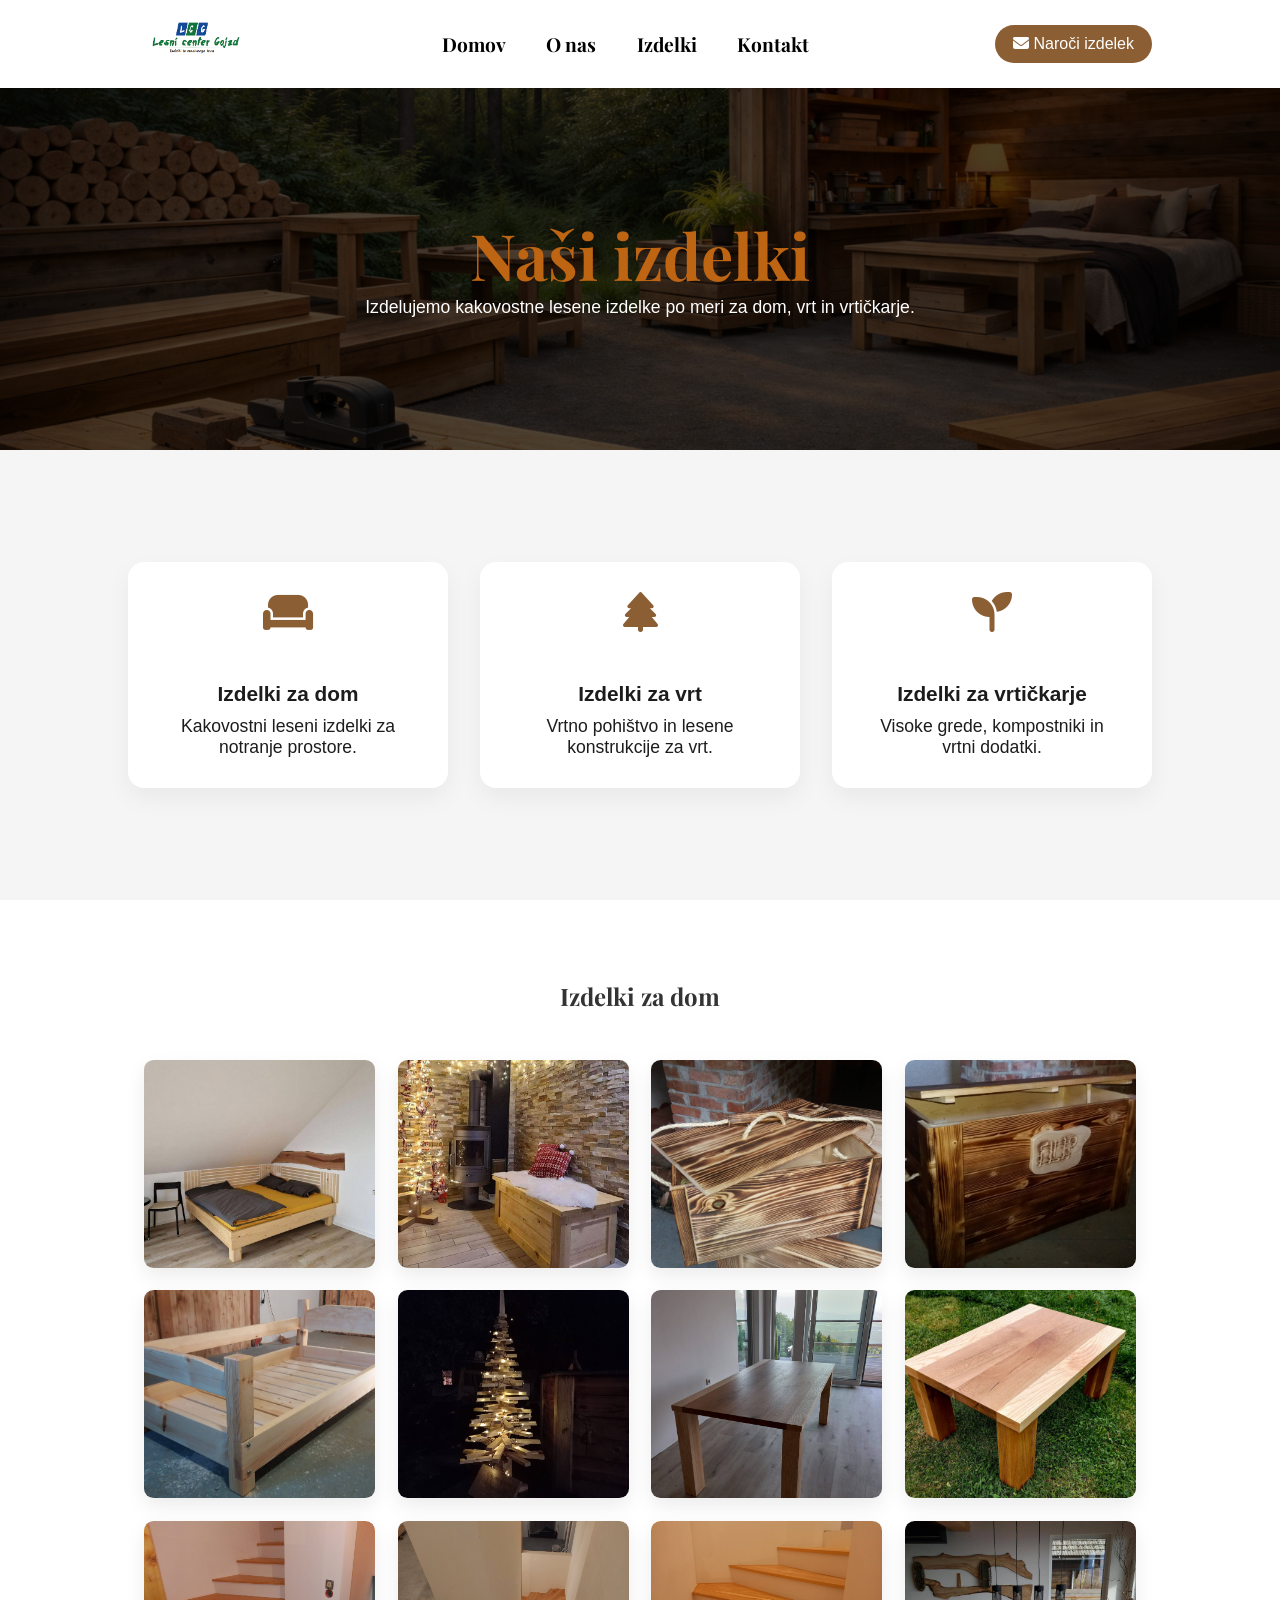
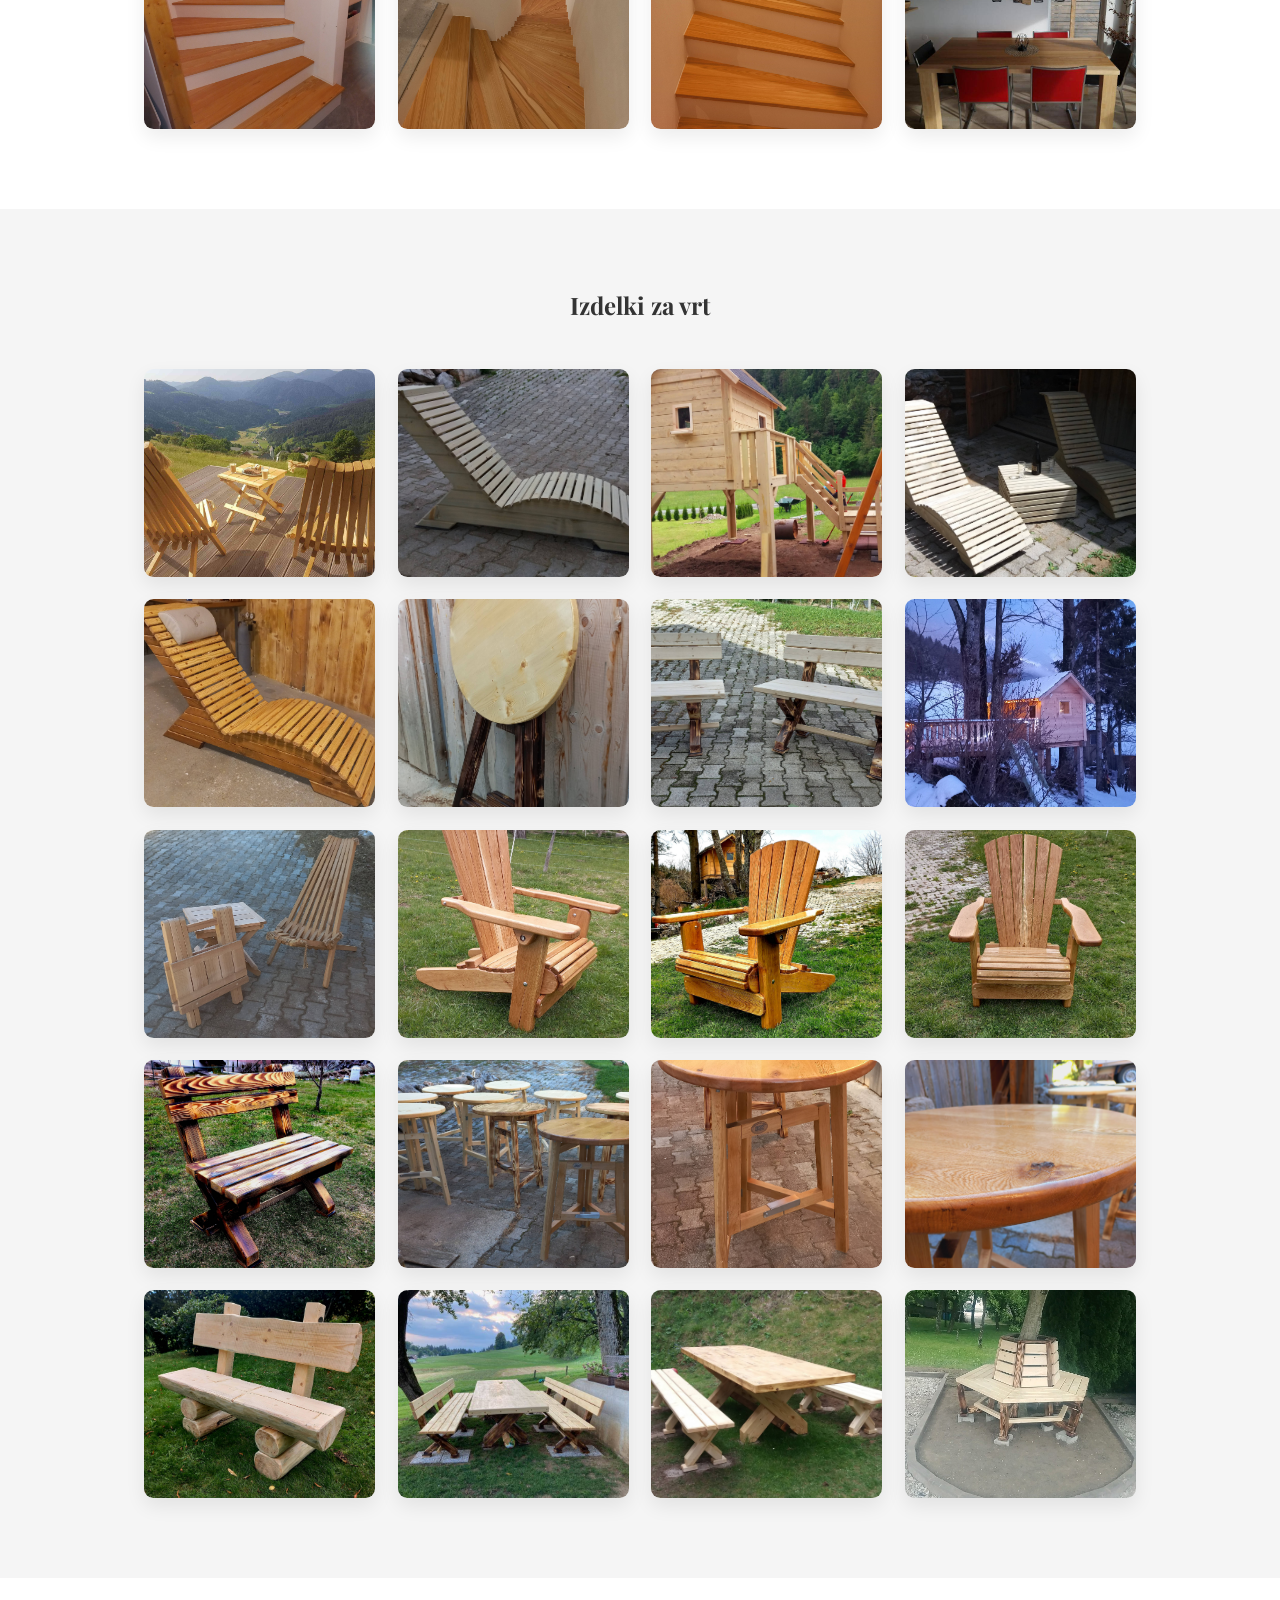
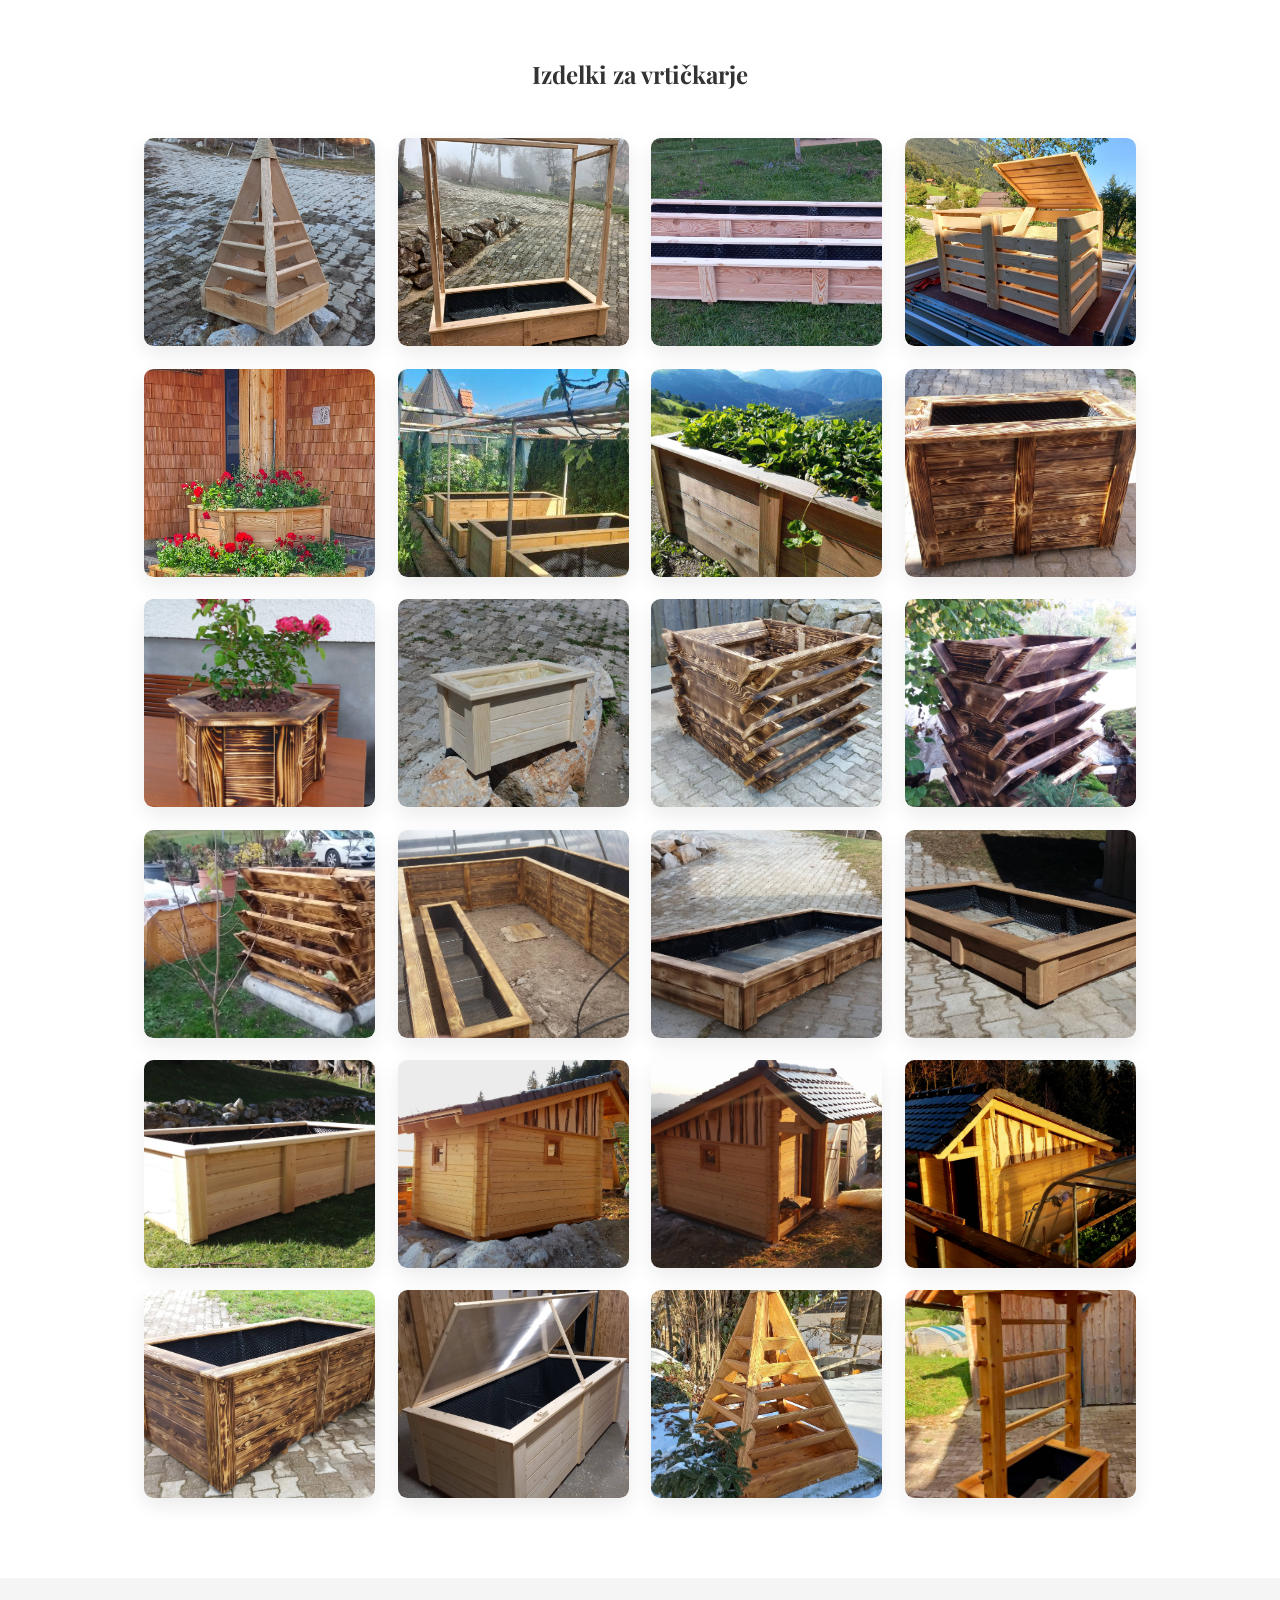
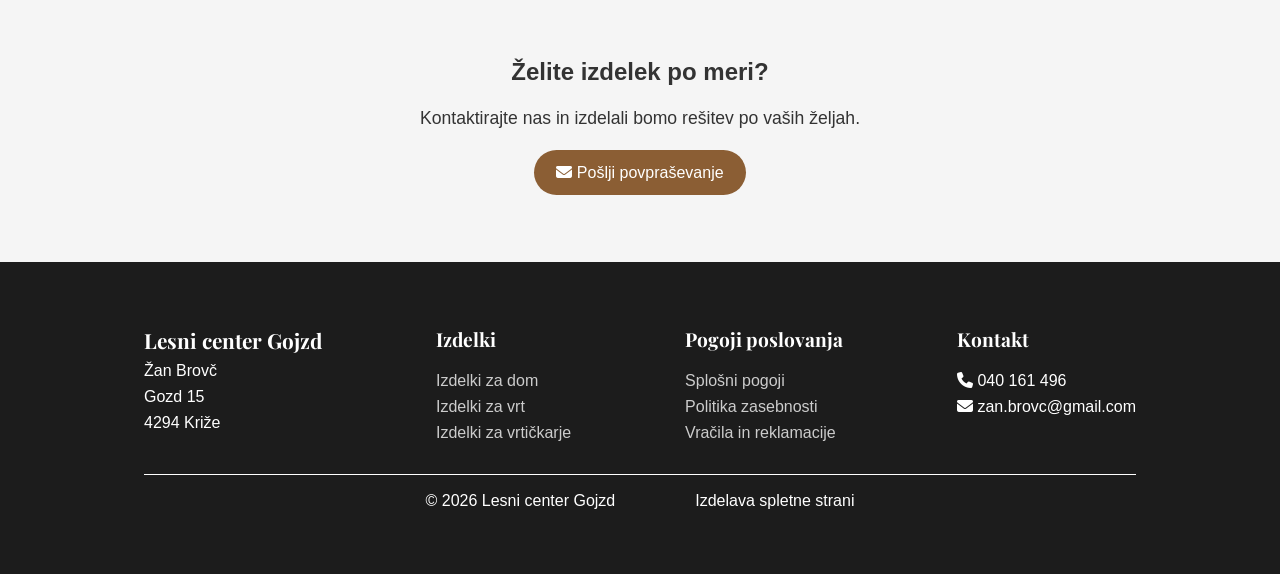
==== izdelki.html @ 2af23ca2 "Narejen za pošiljanje kontakta program v php in lep footer nov" ====
<!DOCTYPE html>
<html lang="sl">

<head>

<meta charset="UTF-8">
<meta name="viewport" content="width=device-width, initial-scale=1.0">

<title>Izdelki - Lesni center Gojzd</title>

<link rel="stylesheet" href="slog.css">

<link rel="stylesheet"
href="https://cdnjs.cloudflare.com/ajax/libs/font-awesome/6.5.0/css/all.min.css">

<link href="https://fonts.googleapis.com/css2?family=Playfair+Display:wght@600;700&display=swap" rel="stylesheet">

</head>

<body>


<!-- HEADER -->

<header class="glava">

<div class="navigacija">

<div class="logo">
<img src="Images/logo.png" alt="Logo">
</div>

<nav>
<a href="index.html">Domov</a>
<a href="onas.html">O nas</a>
<a href="izdelki.html">Izdelki</a>
<a href="kontakt.html">Kontakt</a>
</nav>

<a class="kontakt-gumb" href="kontakt.html#kontakt">
<i class="fa-solid fa-envelope"></i>
Naroči izdelek
</a>

</div>

</header>




<!-- HERO + KATEGORIJE skupaj 100vh -->
<section class="hero-kategorije">

  <!-- HERO -->
  <div class="hero-izdelki">
    <div class="hero-overlay-izdelki"></div>
    <div class="hero-vsebina-izdelki">
      <h1>Naši izdelki</h1>
      <p>Izdelujemo kakovostne lesene izdelke po meri za dom, vrt in vrtičkarje.</p>
    </div>
  </div>

  <!-- KATEGORIJE -->
  <div class="kategorije-wrapper">
    <div class="container">
      <div class="kategorije-ikone">

        <a href="#dom" class="kategorija-ikona">
          <i class="fa-solid fa-couch"></i>
          <h3>Izdelki za dom</h3>
          <p>Kakovostni leseni izdelki za notranje prostore.</p>
        </a>

        <a href="#vrt" class="kategorija-ikona">
          <i class="fa-solid fa-tree"></i>
          <h3>Izdelki za vrt</h3>
          <p>Vrtno pohištvo in lesene konstrukcije za vrt.</p>
        </a>

        <a href="#vrtickarji" class="kategorija-ikona">
          <i class="fa-solid fa-seedling"></i>
          <h3>Izdelki za vrtičkarje</h3>
          <p>Visoke grede, kompostniki in vrtni dodatki.</p>
        </a>

      </div>
    </div>
  </div>

</section>


<!-- IZDELKI ZA DOM -->
<section class="sekcija" id="dom">
  <div class="container">
    <h2 class="naslov-sredina">Izdelki za dom</h2>
    <div class="izdelki-grid">
      <img src="Images/DOM/dom (1).jpg" alt="Izdelek za dom">
      <img src="Images/DOM/dom (2).jpg" alt="Izdelek za dom">
      <img src="Images/DOM/dom (3).jpg" alt="Izdelek za dom">
      <img src="Images/DOM/dom (4).jpg" alt="Izdelek za dom">
      <img src="Images/DOM/dom (5).jpg" alt="Izdelek za dom">
      <img src="Images/DOM/dom (8).jpg" alt="Izdelek za dom">
      <img src="Images/DOM/dom (9).jpg" alt="Izdelek za dom">
      <img src="Images/DOM/dom (10).jpg" alt="Izdelek za dom">
      <img src="Images/DOM/dom (11).jpg" alt="Izdelek za dom">
      <img src="Images/DOM/dom (13).jpg" alt="Izdelek za dom">
      <img src="Images/DOM/dom (16).jpg" alt="Izdelek za dom">
      <img src="Images/DOM/dom (18).jpg" alt="Izdelek za dom">
    </div>
  </div>
</section>

<!-- IZDELKI ZA VRT -->
<section class="sekcija siva" id="vrt">
  <div class="container">
    <h2 class="naslov-sredina">Izdelki za vrt</h2>
    <div class="izdelki-grid">
      <img src="Images/VRT/vrt (2).jpeg" alt="Izdelek za vrt">
      <img src="Images/VRT/vrt (3).jpg" alt="Izdelek za vrt">
      <img src="Images/VRT/vrt (4).jpg" alt="Izdelek za vrt">
      <img src="Images/VRT/vrt (6).jpg" alt="Izdelek za vrt">
      <img src="Images/VRT/vrt (7).jpg" alt="Izdelek za vrt">
      <img src="Images/VRT/vrt (9).jpg" alt="Izdelek za vrt">
      <img src="Images/VRT/vrt (10).jpg" alt="Izdelek za vrt">
      <img src="Images/VRT/vrt (12).jpg" alt="Izdelek za vrt">
      <img src="Images/VRT/vrt (13).jpg" alt="Izdelek za vrt">
      <img src="Images/VRT/vrt (15).jpg" alt="Izdelek za vrt">
      <img src="Images/VRT/vrt (16).jpg" alt="Izdelek za vrt">
      <img src="Images/VRT/vrt (17).jpg" alt="Izdelek za vrt">
      <img src="Images/VRT/vrt (20).jpg" alt="Izdelek za vrt">
      <img src="Images/VRT/vrt (21).jpg" alt="Izdelek za vrt">
      <img src="Images/VRT/vrt (22).jpg" alt="Izdelek za vrt">
      <img src="Images/VRT/vrt (23).jpg" alt="Izdelek za vrt">
      <img src="Images/VRT/vrt (25).jpg" alt="Izdelek za vrt">
      <img src="Images/VRT/vrt (26).jpg" alt="Izdelek za vrt">
      <img src="Images/VRT/vrt (28).jpg" alt="Izdelek za vrt">
      <img src="Images/VRT/vrt (29).jpg" alt="Izdelek za vrt">
    </div>
  </div>
</section>

<!-- IZDELKI ZA VRTIČKARJE -->
<section class="sekcija" id="vrtickarji">
  <div class="container">
    <h2 class="naslov-sredina">Izdelki za vrtičkarje</h2>
    <div class="izdelki-grid">
      <img src="Images/VRTICKARJI/vrtickarji (2).jpg" alt="Izdelek za vrtičkarje">
      <img src="Images/VRTICKARJI/vrtickarji (3).jpg" alt="Izdelek za vrtičkarje">
      <img src="Images/VRTICKARJI/vrtickarji (4).jpg" alt="Izdelek za vrtičkarje">
      <img src="Images/VRTICKARJI/vrtickarji (5).jpg" alt="Izdelek za vrtičkarje">
      <img src="Images/VRTICKARJI/vrtickarji (6).jpg" alt="Izdelek za vrtičkarje">
      <img src="Images/VRTICKARJI/vrtickarji (7).jpg" alt="Izdelek za vrtičkarje">
      <img src="Images/VRTICKARJI/vrtickarji (8).jpg" alt="Izdelek za vrtičkarje">
      <img src="Images/VRTICKARJI/vrtickarji (9).jpg" alt="Izdelek za vrtičkarje">
      <img src="Images/VRTICKARJI/vrtickarji (10).jpg" alt="Izdelek za vrtičkarje">
      <img src="Images/VRTICKARJI/vrtickarji (12).jpg" alt="Izdelek za vrtičkarje">
      <img src="Images/VRTICKARJI/vrtickarji (13).jpg" alt="Izdelek za vrtičkarje">
      <img src="Images/VRTICKARJI/vrtickarji (14).jpg" alt="Izdelek za vrtičkarje">
      <img src="Images/VRTICKARJI/vrtickarji (15).jpg" alt="Izdelek za vrtičkarje">
      <img src="Images/VRTICKARJI/vrtickarji (16).jpg" alt="Izdelek za vrtičkarje">
      <img src="Images/VRTICKARJI/vrtickarji (17).jpg" alt="Izdelek za vrtičkarje">
      <img src="Images/VRTICKARJI/vrtickarji (18).jpg" alt="Izdelek za vrtičkarje">
      <img src="Images/VRTICKARJI/vrtickarji (19).jpg" alt="Izdelek za vrtičkarje">
      <img src="Images/VRTICKARJI/vrtickarji (20).jpg" alt="Izdelek za vrtičkarje">
      <img src="Images/VRTICKARJI/vrtickarji (21).jpg" alt="Izdelek za vrtičkarje">
      <img src="Images/VRTICKARJI/vrtickarji (22).jpg" alt="Izdelek za vrtičkarje">
      <img src="Images/VRTICKARJI/vrtickarji (23).jpg" alt="Izdelek za vrtičkarje">
      <img src="Images/VRTICKARJI/vrtickarji (24).jpg" alt="Izdelek za vrtičkarje">
      <img src="Images/VRTICKARJI/vrtickarji (25).jpg" alt="Izdelek za vrtičkarje">
      <img src="Images/VRTICKARJI/vrtickarji (1).jpeg" alt="Izdelek za vrtičkarje">
    </div>
  </div>
</section>

<!-- MODAL ZA OGLED SLIKE Z PUŠČICAMI -->
<div id="slika-modal" class="modal">
  <span class="modal-close">&times;</span>
  <img class="modal-content" id="slika-modal-img">
  <div id="modal-caption"></div>
  
  <!-- Navigacija -->
  <span class="modal-prev">&#10094;</span>
  <span class="modal-next">&#10095;</span>
</div>

<script>
document.addEventListener("DOMContentLoaded", function() {
  const modal = document.getElementById("slika-modal");
  const modalImg = document.getElementById("slika-modal-img");
  const captionText = document.getElementById("modal-caption");
  const closeBtn = document.querySelector(".modal-close");
  const prevBtn = document.querySelector(".modal-prev");
  const nextBtn = document.querySelector(".modal-next");

  const images = Array.from(document.querySelectorAll(".izdelki-grid img"));
  let currentIndex = 0;

  function showModal(index) {
    currentIndex = index;
    modal.style.display = "block";
    modalImg.src = images[currentIndex].src;
    captionText.innerHTML = images[currentIndex].alt;
  }

  function showNext() {
    currentIndex = (currentIndex + 1) % images.length;
    modalImg.src = images[currentIndex].src;
    captionText.innerHTML = images[currentIndex].alt;
  }

  function showPrev() {
    currentIndex = (currentIndex - 1 + images.length) % images.length;
    modalImg.src = images[currentIndex].src;
    captionText.innerHTML = images[currentIndex].alt;
  }

  // Odpri modal ob kliku na sliko
  images.forEach((img, index) => {
    img.addEventListener("click", () => showModal(index));
  });

  // Zapri modal
  closeBtn.addEventListener("click", () => modal.style.display = "none");

  // Klik zunaj slike zapre modal
  modal.addEventListener("click", (e) => {
    if (e.target === modal) modal.style.display = "none";
  });

  // Navigacija
  nextBtn.addEventListener("click", (e) => {
    e.stopPropagation(); // prepreči zapiranje modal ob kliku
    showNext();
  });
  prevBtn.addEventListener("click", (e) => {
    e.stopPropagation();
    showPrev();
  });

  // Navigacija s tipkami
  document.addEventListener("keydown", (e) => {
    if (modal.style.display === "block") {
      if (e.key === "ArrowRight") showNext();
      if (e.key === "ArrowLeft") showPrev();
      if (e.key === "Escape") modal.style.display = "none";
    }
  });
});
</script>


<!-- CTA -->

<section class="cta">

<div class="cta-vsebina">

<h2>Želite izdelek po meri?</h2>

<p>
Kontaktirajte nas in izdelali bomo rešitev po vaših željah.
</p>

<a class="gumb-primarni" href="kontakt.html#kontakt">
<i class="fa-solid fa-envelope"></i>
Pošlji povpraševanje
</a>

</div>

</section>



    <!-- FOOTER -->

<footer class="footer">

    <div class="footer-grid">

        <div>
            <h3>Lesni center Gojzd</h3>
            <p>Žan Brovč</p>
            <p>Gozd 15</p>
            <p>4294 Križe</p>
        </div>

        <div>
            <h4>Izdelki</h4>
            <a href="izdelki.html#dom">Izdelki za dom</a>
            <a href="izdelki.html#vrt">Izdelki za vrt</a>
            <a href="izdelki.html#vrtickarji">Izdelki za vrtičkarje</a>
        </div>

        <div>
            <h4>Pogoji poslovanja</h4>
            <a href="#">Splošni pogoji</a>
            <a href="#">Politika zasebnosti</a>
            <a href="#">Vračila in reklamacije</a>
        </div>

        <div>
            <h4>Kontakt</h4>
            <p>
                <i class="fa-solid fa-phone"></i>
                040 161 496
            </p>
            <p>
                <i class="fa-solid fa-envelope"></i>
                zan.brovc@gmail.com
            </p>
        </div>

    </div>

    <div class="footer-bottom">
        <p>© 2026 Lesni center Gojzd</p>
        <a href="mailto:jure.pintar9@gmail.com">Izdelava spletne strani</a>
    </div>

</footer>

</body>
</html>
---- slog.css ----
:root {
    --barva-primarna: #8b5e34;
    --barva-hover: #bd6513;
    --barva-temna: #1c1c1c;
    --barva-svetla: #ffffff;
    --barva-siva: #f5f5f5;
    --max-sirina: 80%; /* 1200px / 16 */
}

h3
{
    font-size: 1.3em;
}

p
{
    font-size: 1.1em;
}

*{
    margin: 0;
    padding: 0;
    box-sizing: border-box;
    font-family: "Segoe UI", sans-serif;
}

body {
    color: #333;
    background: white;
}

.glava {
    background-color: rgb(255, 255, 255);
    position: fixed;
    width: 100%;
    z-index: 1000;
    max-height: 6em;
}

.navigacija {
    max-width: var(--max-sirina);
    margin: auto;
    display: flex;
    justify-content: space-between;
    align-items: center;
    color: black;
}

.logo img {
    width: 8em;
}

nav a {
    margin: 0 0.9375em; /* 15px */
    text-decoration: none;
    color: black;
    font-weight: 700;
    font-size: 1.2em;
    transition: all 0.5s;
    font-family: 'Playfair Display', serif;
}

nav a:hover {
    color: var(--barva-hover);
}

.kontakt-gumb {
    background: var(--barva-primarna);
    padding: 0.625em 1.125em; /* 10px 18px */
    border-radius: 1.5625em; /* 25px */
    color: white;
    text-decoration: none;
    transition: all 0.5s;
    
}

.kontakt-gumb:hover {
    background-color: var(--barva-hover);
}

.hero {
    height: 100vh;
    background-image: url("Images/glavnoozadje.png");
    background-size: cover;
    background-position: center;
    position: relative;
    display: flex;
    align-items: center;
}

.hero-overlay {
    position: absolute;
    width: 100%;
    height: 100%;
    background: rgba(0, 0, 0, 0.708);
}

.hero-vsebina-poravnava {
    width: 80%;          /* natančno 80% širine strani */
    margin-left: 10%;    /* 10% prazen prostor na levi */
    margin-right: 10%;   /* 10% prazen prostor na desni */
}
.hero-vsebina {
    width: 100%;
    position: relative;    /* ostane 80% širine */   /* desna stran se prilagodi */
    color: white;
    padding: 1.25em;      /* 20px */
    margin-top: 5em;
}

.hero-vsebina h1 {
    font-size: 4.5em; /* 64px */
    font-family: 'Playfair Display', serif;
    color: var(--barva-hover);
}

.hero-opis {
    max-width: 31.25em; /* 500px */
    margin-bottom: 1.875em; /* 30px */
    margin-top: 0.5em;
    font-size: 1.1em;
}

.hero-podnaslov
{
    font-size: 1.1em;
}

.hero-gumbi {
    margin-top: 5em;
    display: flex;
    gap: 0.9375em; /* 15px */
}

.gumb-primarni {
    background: var(--barva-primarna);
    padding: 0.875em 1.375em; /* 14px 22px */
    border-radius: 1.5625em; /* 25px */
    color: white;
    text-decoration: none;
    transition: all 0.5s
}

.gumb-primarni:hover, .gumb-sekundarni:hover
{
    background-color: var(--barva-hover);
}

.gumb-sekundarni {
    border: 0.125em solid white; /* 2px */
    padding: 0.875em 1.375em; /* 14px 22px */
    border-radius: 1.5625em; /* 25px */
    color: white;
    text-decoration: none;
    transition: all 0.5s
}

.scroll-indicator {
    position: absolute;
    bottom: 30px;
    left: 50%;
    transform: translateX(-50%);
}

.miska {
    width: 1.5em;
    height: 2.5em;
    border: 2px solid white;
    border-radius: 2em;
    display: flex;
    justify-content: center;
    padding-top: 0.7em;
    animation: scroll 1.8s infinite;
}

.kolescek {
    width: 0.4em;
    height: 0.4em;
    background: var(--barva-hover);
    border-radius: 50%;
    
}

@keyframes scroll {

    0% {
        transform: translateY(0);

    }

    50% {
        transform: translateY(12px);

    }

    100% {
        transform: translateY(0);

    }

}

/* Sekcija mnenja strank */
.mnenja {
    background: var(--barva-siva);
    padding: 5em 1.25em;
}

.mnenja-grid {
    display: grid;
    grid-template-columns: repeat(auto-fit, minmax(18.75em, 1fr)); /* 300px */
    gap: 2.5em; /* 40px */
    max-width: var(--max-sirina);
    margin: 0 auto;
    text-align: center;
}

.mnenje-kartica {
    background: white;
    padding: 2em; /* 32px */
    border-radius: 0.75em; /* 12px */
    box-shadow: 0 0.625em 1.5625em rgba(0,0,0,0.05); /* 10px 25px */
    transition: all 0.5s;
}

.mnenje-kartica:hover {
    transform: translateY(-0.5em) scale(1.03);
    box-shadow: 0 1.25em 3.125em rgba(0,0,0,0.15);
}

.mnenje-kartica p {
    font-size: 1.1em;
    line-height: 1.7em;
    color: #333;
    margin-bottom: 1.25em; /* 20px */
}

.mnenje-kartica h4 {
    font-size: 1.2em;
    font-weight: 700;
    color: var(--barva-primarna);
    font-family: 'Playfair Display', serif;
}

/* Slike v mnenjih */
.mnenje-slika {
    width: 5em; /* 80px */
    height: 5em; /* 80px */
    border-radius: 50%;
    object-fit: cover;
    margin-bottom: 1em;
    border: 0.1875em solid var(--barva-primarna); /* 3px obroba */
}

.sekcija {
    padding: 5em 1.25em; /* 80px 20px */
}

.container {
    max-width: var(--max-sirina);
    margin: auto;
}

.grid-storitve {
    display: grid;
    grid-template-columns: repeat(auto-fit, minmax(15.625em,1fr)); /* 250px */
    gap: 2.5em; /* 40px */
    margin-top: 2.5em; /* 40px */
}

.kartica {
    background: white;
    padding: 1.875em; /* 30px */
    border-radius: 0.625em; /* 10px */
    text-align: center;
    box-shadow: 0 0.625em 1.5625em rgba(0,0,0,0.05); /* 10px 25px */
    transition: all 0.5s;
}

.kartica:hover {
    transform: translateY(-0.5em) scale(1.05); /* rahlo dvigne in poveča kartico */
    box-shadow: 0 1.25em 3.125em rgba(0,0,0,0.15); /* močnejša senca */
}

.kartica i {
    font-size: 2.5em; /* 40px */
    color: var(--barva-primarna);
    margin-bottom: 1.25em; /* 20px */
}

.cta {
    background: var(--barva-siva);
    padding: 5em 1.25em; /* 80px 20px */
    text-align: center;
}

.cta p {
    margin: 1.25em 0; /* 20px */
    margin-bottom: 2em;
}

/* O nas css*/

.zgodba-statistika {
    height: 100vh; /* cel zaslon */
    display: flex;
    flex-direction: column;
    justify-content: space-between; /* zgodba zgoraj, statistika spodaj */
    background: #f9f9f9; /* isto kot pri zgodbi */
    padding: 0; /* padding na containerju */
}

/* ZGODBA */
.zgodba-grid {
    display: flex;
    flex: 1; /* zavzame preostali prostor */
    flex-wrap: wrap;
    align-items: center;
    justify-content: center;
    gap: 3em;
    max-width: var(--max-sirina);
    margin: 0 auto;
    padding: 5em 1.25em;
}

.zgodba-item {
    margin-top: 3em;
    flex: 1 1 40%;
    min-width: 18.75em;
}

.zgodba-item img.slika-onas {
    width: 100%;
    height: 20em;
    border-radius: 0.75em;
    object-fit: cover;
    box-shadow: 0 0.625em 1.25em rgba(0,0,0,0.2);
}

.zgodba-item.tekst h2 {
    font-family: 'Playfair Display', serif;
    font-size: 2.5em;
    margin-bottom: 0.5em;
    color: var(--barva-primarna);
}

.zgodba-item.tekst p {
    font-size: 1.1em;
    line-height: 1.7em;
    color: #333;
}

/* STATISTIKA čez cel zaslon */
.statistika {
    width: 100%;
    background: var(--barva-primarna);
    color: white;
    padding: 3em 1.25em;
}

.statistika-grid {
    display: grid;
    grid-template-columns: repeat(auto-fit, minmax(200px, 1fr));
    gap: 2em;
    text-align: center;
    max-width: var(--max-sirina);
    margin: 0 auto;
}

.stat h3 {
    font-size: 2.5em;
    color: white;
}

.stat p {
    font-size: 1.1em;
    color: white;
}

/* Responsive */
@media (max-width: 64em) {
    .zgodba-grid {
        flex-direction: column;
        padding: 3em 1.25em;
    }
}

.naslov-sredina{
text-align:center;
margin-bottom:2em;
font-family:'Playfair Display',serif;
}

.siva{
background:var(--barva-siva);
}

.proces-grid{
display:grid;
grid-template-columns:repeat(auto-fit,minmax(200px,1fr));
gap:2em;
text-align:center;
}

.proces span{
font-size:2em;
font-weight:bold;
color:var(--barva-primarna);
}

/* HERO izdelki */

/* HERO + KATEGORIJE skupaj 100vh */
.hero-kategorije {
  display: flex;
  flex-direction: column;
  height: 100vh;
}

/* HERO */
.hero-izdelki {
  flex: 0 0 50%;
  background-image: url("Images/glavnoozadje.png");
  background-size: cover;
  background-position: center;
  position: relative;
  display: flex;
  align-items: center;
  justify-content: center;
  text-align: center;
  color: white;
}

.hero-overlay-izdelki {
  position: absolute;
  width: 100%;
  height: 100%;
  background: rgba(0,0,0,0.7);
}

.hero-vsebina-izdelki {
  position: relative;
  max-width: 90%;
  color: white;
  padding: 1.25em;
  margin-top: 5em;
}

.hero-izdelki h1 {
  font-size: 4em;
  font-family: 'Playfair Display', serif;
  color: var(--barva-hover);
}

/* KATEGORIJE kot kartice (enako kot kartice na onas/index) */
.kategorije-wrapper {
  flex: 1;
  display: flex;
  align-items: center;
  background: var(--barva-siva);
}

.kategorije-ikone {
  display: flex; /* ena vrstica */
  justify-content: space-between;
  width: 100%;
  gap: 2em;
  
}

.kategorija-ikona {
  background: var(--barva-svetla);
  padding: 1.875em;
  border-radius: 1em;          /* enako kot ostale kartice */
  text-align: center;
  text-decoration: none;
  color: var(--barva-temna);
  box-shadow: 0 0.625em 1.5625em rgba(0,0,0,0.05); /* identično kot kartice */
  transition: all 0.35s ease;
  flex: 1;                   /* enak prostor vsaki kartici */          /* enako kot ostale kartice */
  display: flex;
  flex-direction: column;
  align-items: center;
  justify-content: center;
}

.kategorija-ikona i {
  font-size: 2.5em;
  color: var(--barva-primarna);
  margin-bottom: 1.25em;
}

.kategorija-ikona h3 {
  font-size: 1.3em;
  margin-bottom: 0.5em;
}

.kategorija-ikona:hover {
  transform: translateY(-0.5em);
  box-shadow: 0 1em 2em rgba(0,0,0,0.15); /* malo močnejša senca ob hover */
}

.kategorija-ikona:hover i {
  color: var(--barva-hover);
}

/* responsive adjustments */
@media (max-width: 1024px) {
  .kategorije-ikone { flex-wrap: wrap; justify-content: center; }
  .kategorija-ikona { margin-bottom: 1.5em; }
}

@media (max-width: 768px) {
  .hero-izdelki { flex: 0 0 50%; }
  .hero-izdelki h1 { font-size: 2.2em; }
}


/* GALERIJA IZDELKOV */

.izdelki-grid{
display:grid;
grid-template-columns:repeat(auto-fit,minmax(14em,1fr));
gap:1.4em;
margin-top:3em;
}

.izdelki-grid img{
width:100%;
height:13em;
object-fit:cover;
border-radius:0.6em;
transition:all 0.35s ease;
box-shadow:0 0.5em 1.2em rgba(0,0,0,0.08);
cursor: pointer;
}

.izdelki-grid img:hover{
transform:scale(1.06);
box-shadow:0 1em 2em rgba(0,0,0,0.18);
}

/* MODAL */
.modal {
  display: none;
  position: fixed;
  z-index: 1000;
  left: 0;
  top: 0;
  width: 100%;
  height: 100%;
  overflow: auto;
  background-color: rgba(0,0,0,0.9); /* pointer cursor za modal */
}

.modal-content {
  margin: 5% auto;
  display: block;
  max-width: 90%;
  max-height: 80%;
  border-radius: 0.6em;
  box-shadow: 0 1em 2em rgba(0,0,0,0.18);
  animation: zoom 0.3s;
  cursor: default; /* default cursor za samo sliko */
}

#modal-caption {
  text-align: center;
  color: #fff;
  font-size: 1.1em;
  padding: 0.5em 0;
}

.modal-close {
  position: absolute;
  top: 1em;
  right: 1.5em;
  color: #fff;
  font-size: 2.5em;
  font-weight: bold;
  cursor: pointer;
  transition: color 0.3s;
}

.modal-close:hover {
  color: var(--barva-hover);
}

/* Navigacijske puščice */
.modal-prev,
.modal-next {
  position: absolute;
  top: 50%;
  color: #fff;
  font-size: 3em;
  padding: 0 0.25em;
  font-weight: bold;
  user-select: none;
  transition: color 0.3s;
  cursor: pointer;
}

.modal-prev { left: 1em; transform: translateY(-50%); }
.modal-next { right: 1em; transform: translateY(-50%); }

.modal-prev:hover,
.modal-next:hover {
  color: var(--barva-hover);
}

@keyframes zoom {
  from {transform: scale(0.8);}
  to {transform: scale(1);}
}

/* Kontaktni podatki zgoraj - moderno, enaki kot ostale kartice */
.kontakt-info-modern {
    display: grid;
    grid-template-columns: repeat(3, 1fr); /* vedno 3 stolpci na velikih zaslonih */
    gap: 2em;
    margin: 2em 0 4em 0;
}

.kontakt-item {
    margin-top: 3em;
    display: flex;
    flex-direction: column;
    align-items: center;
    text-align: center;
    gap: 0.75em;
    background: white; /* belo ozadje kot ostale kartice */
    color: #333;
    padding: 2em;
    border-radius: 1em;
    box-shadow: 0 0.625em 1.25em rgba(0,0,0,0.05);
    transition: transform 0.3s, box-shadow 0.3s;
    min-height: 12em; /* enaka višina vseh kartic */
}

.kontakt-item i {
    font-size: 2.5em;
    color: var(--barva-primarna); /* primarna barva ikon */
    margin-bottom: 0.5em;
}

.kontakt-item h4 {
    margin-bottom: 0.25em;
    font-size: 1.2em;
    
}

.kontakt-item p {
    font-size: 1em;
    line-height: 1.4em;
}

/* Hover efekt */
.kontakt-item:hover {
    transform: translateY(-0.25em);
    box-shadow: 0 1em 2em rgba(0,0,0,0.15);
}

/* Responsive - vedno 2 ali 1 stolpec na manjših zaslonih */
@media(max-width:1024px){
    .kontakt-info-modern {
        grid-template-columns: repeat(2, 1fr);
    }
}
@media(max-width:768px){
    .kontakt-info-modern {
        grid-template-columns: 1fr;
    }
}

/* KONTAKT FULL VH */
.kontakt-fullvh {
    height: 100vh;
    display: flex;
    align-items: center;
    justify-content: center;
}

.kontakt-fullvh:nth-child(2)
{
    background: var(--barva-siva);
}

.kontakt-fullvh:nth-child(3)
{
    margin-bottom: 3em;
}

.kontakt-fullvh .container {
    width: 80%;
}

.kontakt-forma-modern {
    display: flex;
    flex-direction: column;
    gap: 1.5em;
    background: #fff;
    padding: 2em 2.5em;
    border-radius: 1em;
    box-shadow: 0 1em 2em rgba(0,0,0,0.08);
    transition: all 0.35s ease;
}

.kontakt-forma-modern:hover {
    box-shadow: 0 1.25em 2.5em rgba(0,0,0,0.12);
}

.form-grid-modern {
    display: grid;
    grid-template-columns: 1fr 1fr;
    gap: 1.5em;
}

.kontakt-forma-modern input,
.kontakt-forma-modern textarea {
    padding: 1em 1.25em;
    border-radius: 1em;
    border: 0.125em solid var(--barva-primarna);
    background: #fefefe;
    font-size: 1em;
    font-family: inherit;
    transition: all 0.35s ease;
}

.kontakt-forma-modern input:focus,
.kontakt-forma-modern textarea:focus {
    outline: none;
    border: 0.125em solid var(--barva-hover);
    box-shadow: 0 0 1.2em rgba(139,94,52,0.2);
}

.kontakt-forma-modern textarea {
    grid-column: 1 / -1;
    min-height: 12em;
    resize: vertical;
}

.kontakt-forma-modern button {
    padding: 0.625em 1.125em;
    border-radius: 1.5625em;
    border: none;
    background: var(--barva-primarna);
    color: #fff;
    font-size: 1em;
    cursor: pointer;
    transition: all 0.35s ease;
    align-self: flex-start;
    display: flex;
    align-items: center;
    gap: 0.5em;
    box-shadow: 0 0.625em 1.25em rgba(139,94,52,0.2);
}

.kontakt-forma-modern button:hover {
    background-color: var(--barva-hover);
}

.kontakt-forma-modern button i {
    font-size: 1em;
}

/* Lokacija */
.kontakt-lokacija {
    margin-top: 3em;
    border-radius: 1em;
    overflow: hidden;
    box-shadow: 0 0.625em 1.25em rgba(0,0,0,0.08);
}

.kontakt-lokacija iframe {
    width: 100%;
    height: 400px;
    border: none;
    border-radius: 1em;
}

/* Responsive */
@media(max-width:1024px){
    .form-grid-modern{
        grid-template-columns: 1fr;
    }
}

/* Footer css*/

/* MODERN FOOTER CSS */

.footer {
    background: var(--barva-temna);
    color: var(--barva-svetla);
    padding: 4em 1.25em;
    font-family: 'Segoe UI', sans-serif;
}

.footer-grid {
    max-width: var(--max-sirina);
    display: flex;
    justify-content: space-between;
    margin-left: auto;
    margin-right: auto;
    gap: 2.5em;
}

.footer h3, .footer h4 {
    color: var(--barva-svetla);
    font-family: 'Playfair Display', serif;
}

.footer h4 {
    margin-bottom: 1em;
    font-size: 1.2em;
}

.footer a {
    display: block;
    color: #ccc;
    margin-top: 0.5em;
    text-decoration: none;
    transition: color 0.3s;
}

.footer a:hover {
    color: var(--barva-hover);
}

.footer p {
    margin: 0.5em 0;
    font-size: 1em;
}

.footer-bottom {
    max-width: var(--max-sirina);
    margin: 2em auto 0 auto;
    display: flex;
    flex-direction: column;  /* mobilna verzija: ena pod drugo */
    justify-content: center;
    align-items: center;
    gap: 0.5em;
    border-top: 0.05em solid #fff;
    padding-top: 1em;
    text-align: center;
}

.footer-bottom a, .footer-bottom p {
    color: var(--barva-svetla);
    text-decoration: none;
    margin: 0;           /* odstranimo privzete margine */
    line-height: 1.2em;  /* bolj enakomerno vertikalno poravnano */
}

@media (min-width: 768px) {
    .footer-bottom {
        flex-direction: row;       /* horizontalno za večje zaslone */
        justify-content: center;   /* oba elementa centrirana skupaj */
        align-items: center;       /* vertikalno centrirano */
        gap: 5em;                  /* razmik med © in linkom */
        text-align: center;        /* centrirano */
    }
}
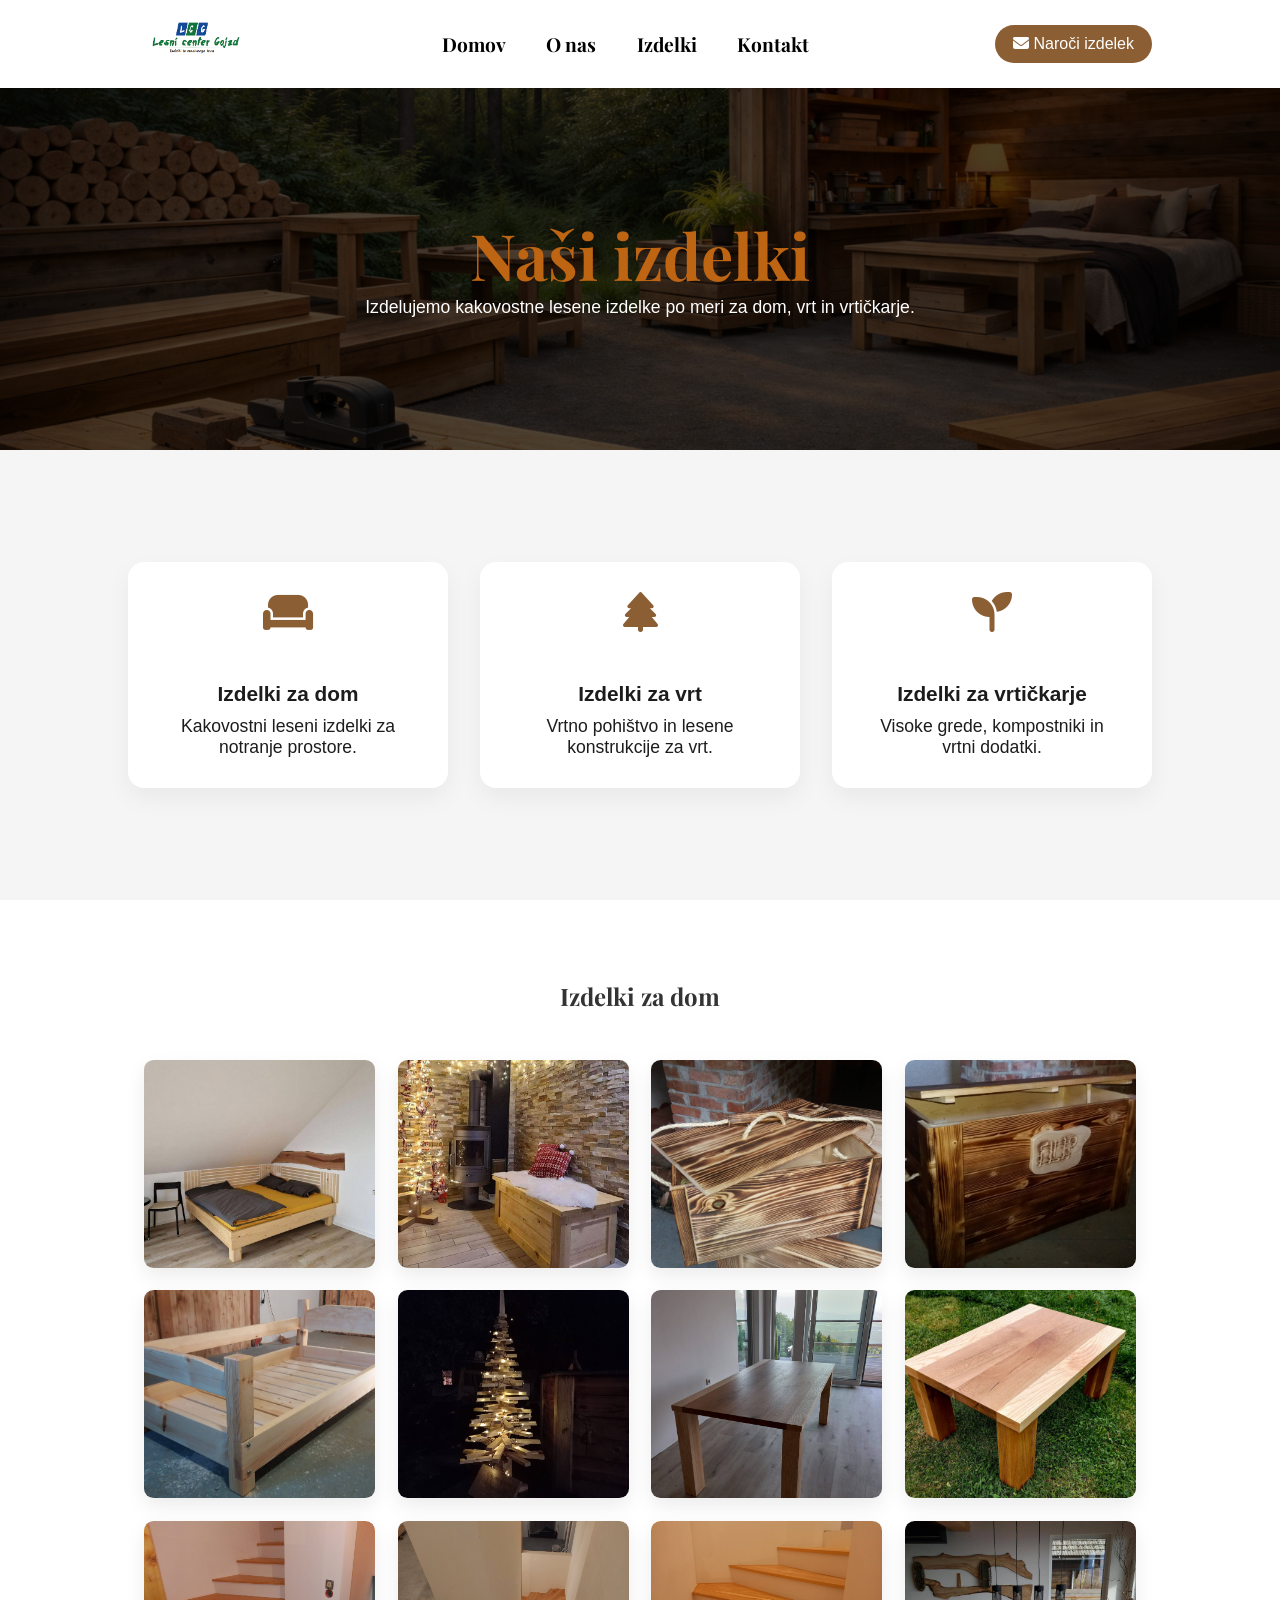
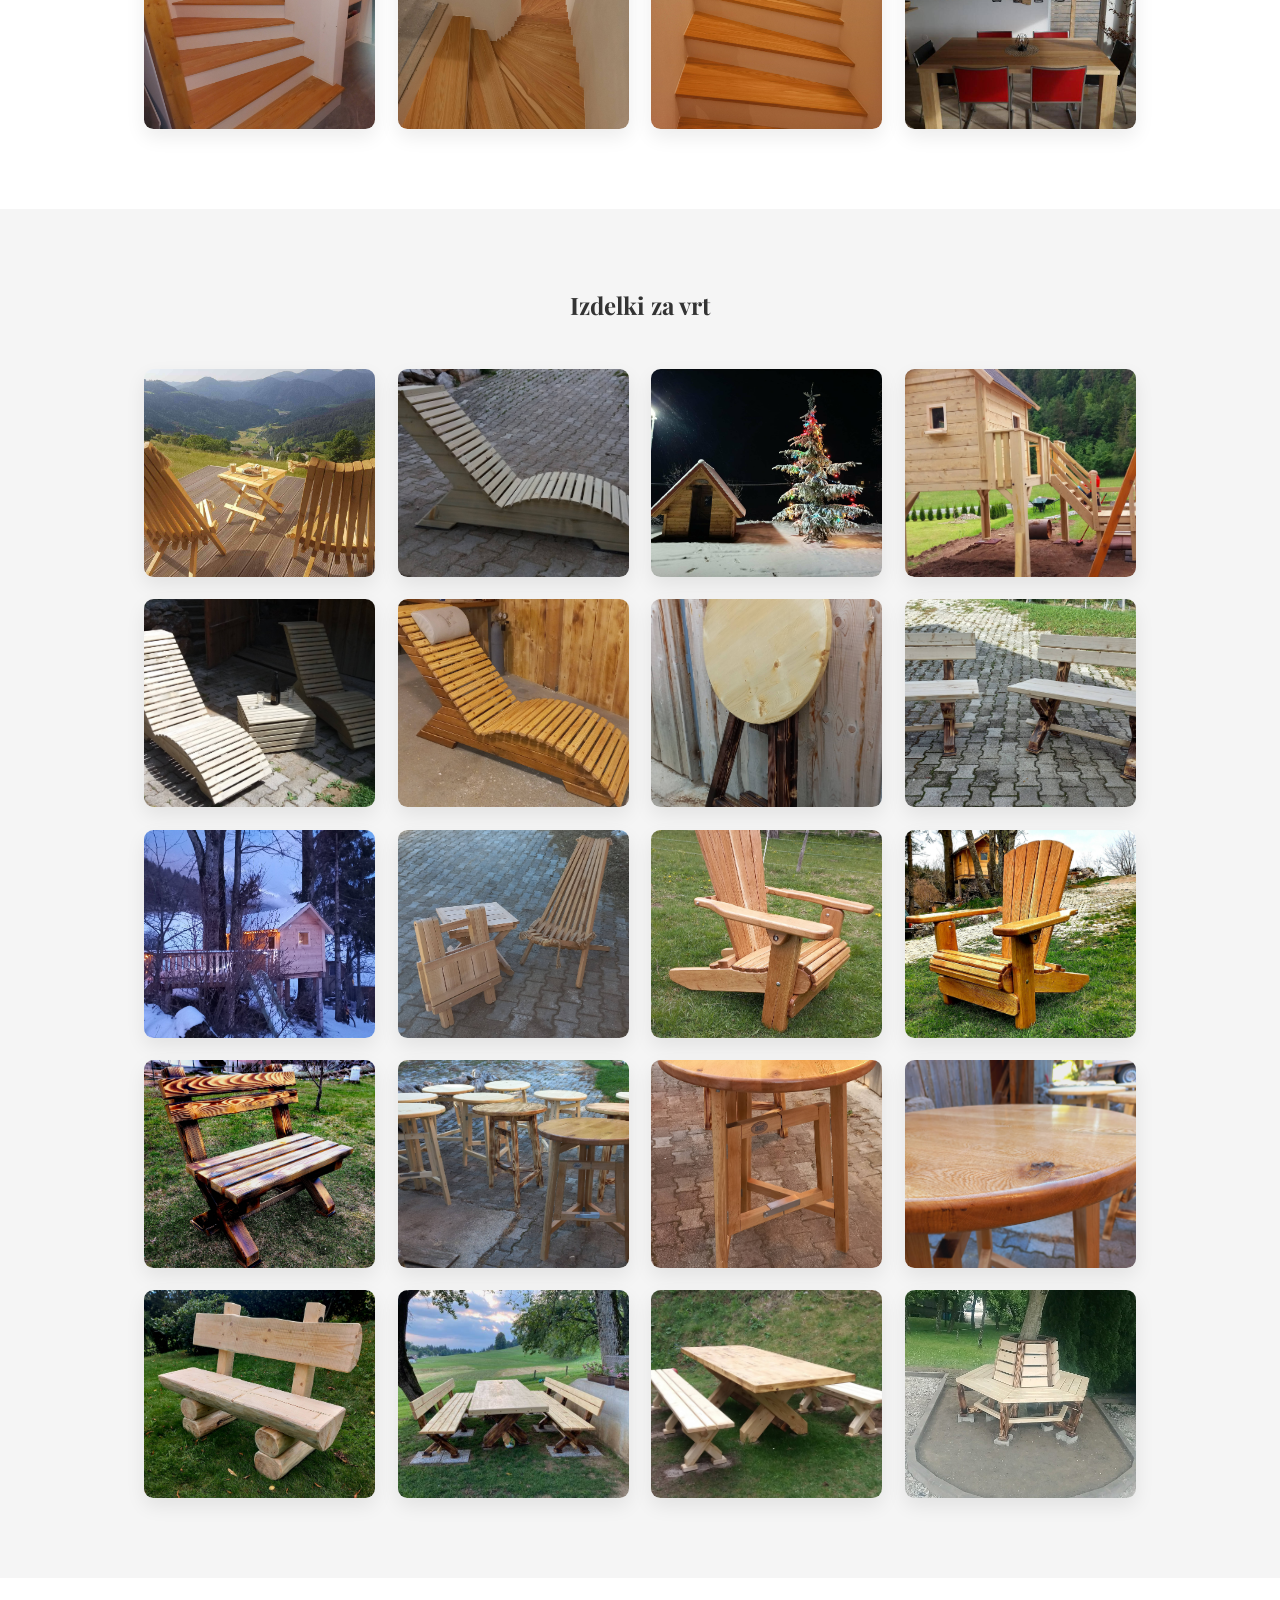
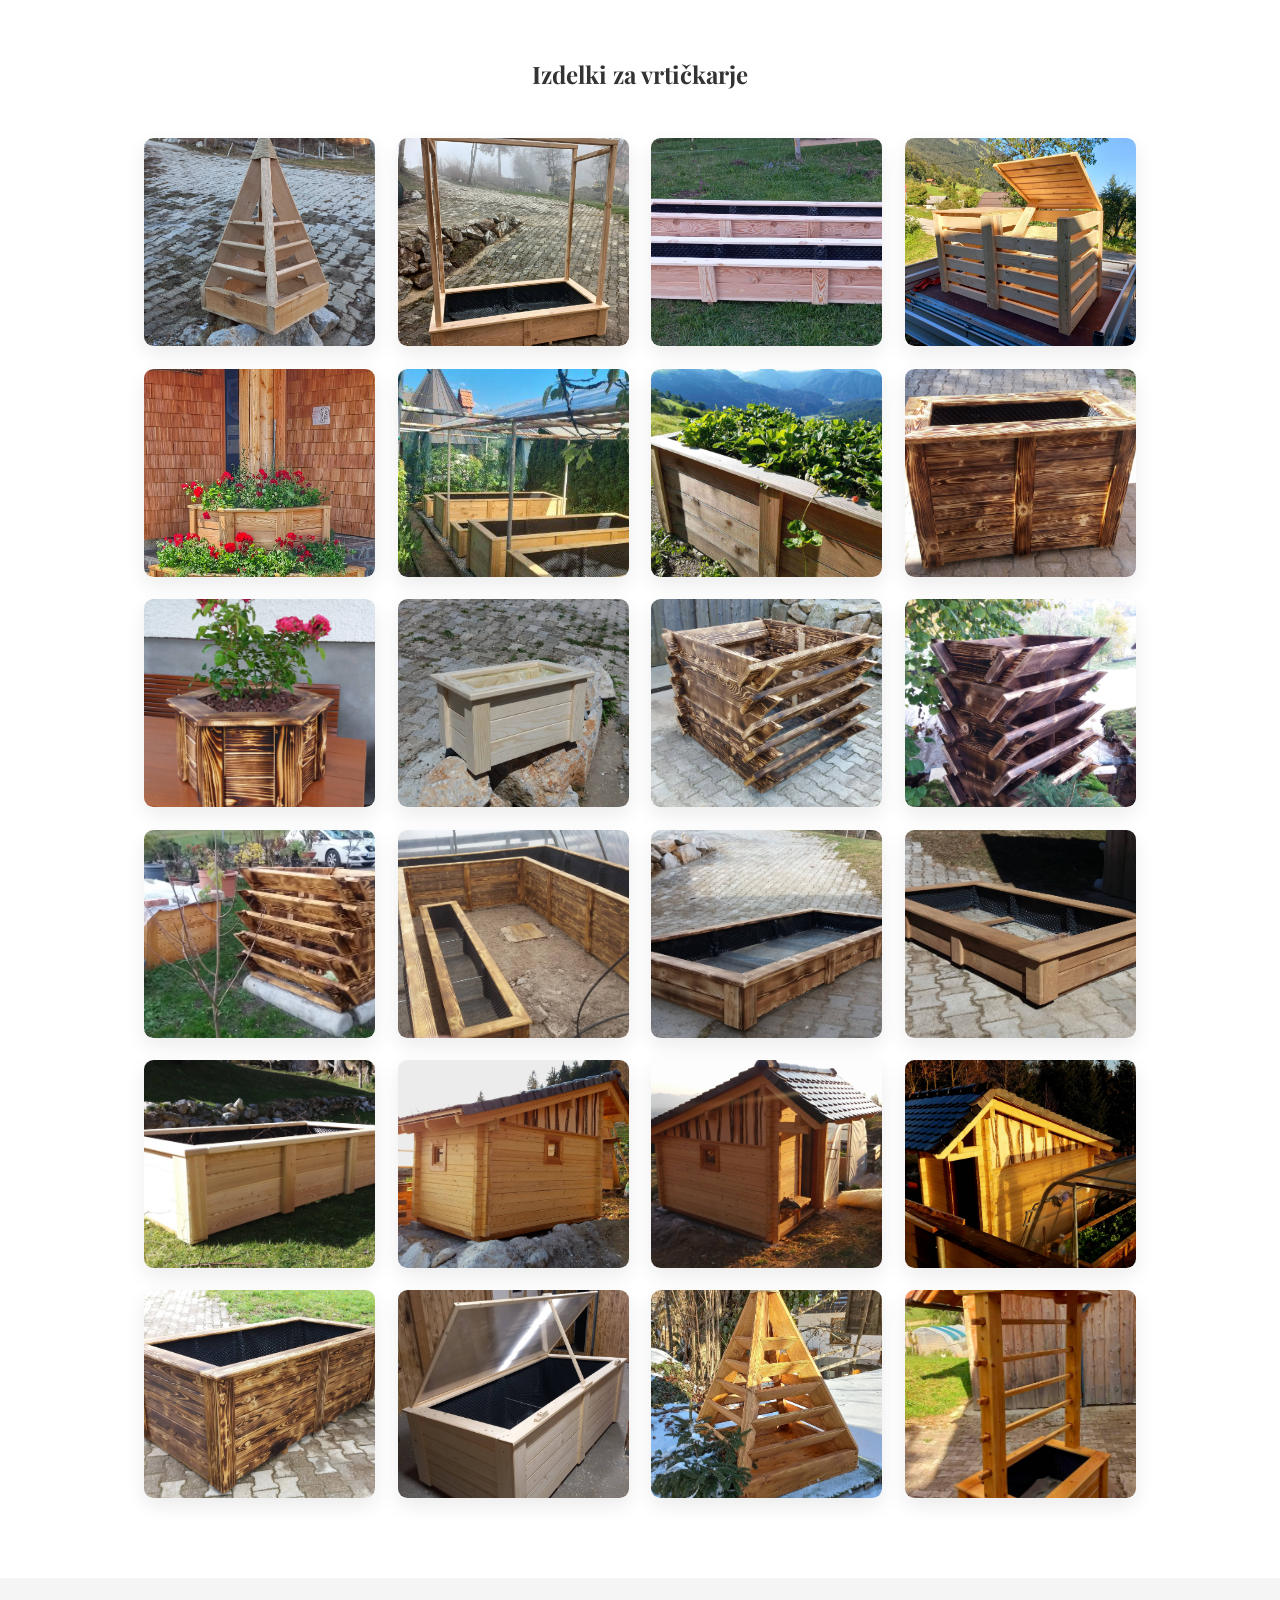
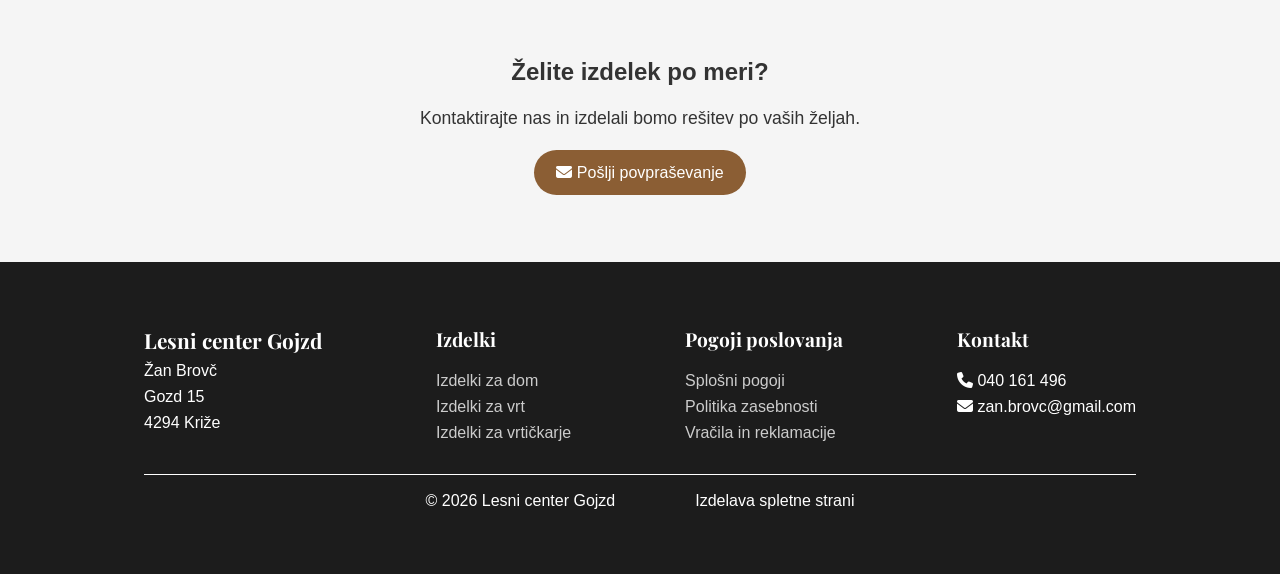
==== commit 1e8ee387: "Nova slika za izdelke" ====
--- a/izdelki.html
+++ b/izdelki.html
@@ -6,9 +6,10 @@
 <meta charset="UTF-8">
 <meta name="viewport" content="width=device-width, initial-scale=1.0">
 
-<title>Izdelki - Lesni center Gojzd</title>
-
-<link rel="stylesheet" href="slog.css">
+<title>Lesni center Gojzd</title>
+<meta name="author" content="Jure Pintar">
+
+<link rel="stylesheet" href="slog.css?v=2">
 
 <link rel="stylesheet"
 href="https://cdnjs.cloudflare.com/ajax/libs/font-awesome/6.5.0/css/all.min.css">
@@ -23,28 +24,46 @@
 <!-- HEADER -->
 
 <header class="glava">
-
-<div class="navigacija">
-
-<div class="logo">
-<img src="Images/logo.png" alt="Logo">
-</div>
-
-<nav>
-<a href="index.html">Domov</a>
-<a href="onas.html">O nas</a>
-<a href="izdelki.html">Izdelki</a>
-<a href="kontakt.html">Kontakt</a>
-</nav>
-
-<a class="kontakt-gumb" href="kontakt.html#kontakt">
-<i class="fa-solid fa-envelope"></i>
-Naroči izdelek
-</a>
-
-</div>
-
+    <div class="navigacija">
+        <div class="logo">
+            <img src="Images/logo.png" alt="Logo">
+        </div>
+
+        <!-- Hamburger za mobilni meni -->
+        <div class="hamburger" id="hamburger">
+            <span></span>
+            <span></span>
+            <span></span>
+        </div>
+
+        <!-- Nav meni za mobilne naprave -->
+        <nav id="nav-menu">
+            <a href="index.html">Domov</a>
+            <a href="onas.html">O nas</a>
+            <a href="izdelki.html">Izdelki</a>
+            <a href="kontakt.html">Kontakt</a>
+            <a class="kontakt-gumb" href="kontakt.html#kontakt">
+                <i class="fa-solid fa-envelope"></i> Naroči izdelek
+            </a>
+        </nav>
+
+        <!-- Desktop gumb, ostane za večje zaslone -->
+        <a class="kontakt-gumb desktop-gumb" href="kontakt.html#kontakt">
+            <i class="fa-solid fa-envelope"></i> Naroči izdelek
+        </a>
+    </div>
 </header>
+
+<!-- JS za hamburger -->
+<script>
+    const hamburger = document.getElementById('hamburger');
+    const navMenu = document.getElementById('nav-menu');
+
+    hamburger.addEventListener('click', () => {
+        navMenu.classList.toggle('active');
+        hamburger.classList.toggle('open');
+    });
+</script>
 
 
 
@@ -119,6 +138,7 @@
     <div class="izdelki-grid">
       <img src="Images/VRT/vrt (2).jpeg" alt="Izdelek za vrt">
       <img src="Images/VRT/vrt (3).jpg" alt="Izdelek za vrt">
+      <img src="Images/VRT/vrt (31).jpg" alt="Izdelek za vrt">
       <img src="Images/VRT/vrt (4).jpg" alt="Izdelek za vrt">
       <img src="Images/VRT/vrt (6).jpg" alt="Izdelek za vrt">
       <img src="Images/VRT/vrt (7).jpg" alt="Izdelek za vrt">
@@ -128,7 +148,6 @@
       <img src="Images/VRT/vrt (13).jpg" alt="Izdelek za vrt">
       <img src="Images/VRT/vrt (15).jpg" alt="Izdelek za vrt">
       <img src="Images/VRT/vrt (16).jpg" alt="Izdelek za vrt">
-      <img src="Images/VRT/vrt (17).jpg" alt="Izdelek za vrt">
       <img src="Images/VRT/vrt (20).jpg" alt="Izdelek za vrt">
       <img src="Images/VRT/vrt (21).jpg" alt="Izdelek za vrt">
       <img src="Images/VRT/vrt (22).jpg" alt="Izdelek za vrt">
@@ -296,9 +315,9 @@
 
         <div>
             <h4>Pogoji poslovanja</h4>
-            <a href="#">Splošni pogoji</a>
-            <a href="#">Politika zasebnosti</a>
-            <a href="#">Vračila in reklamacije</a>
+            <a href="pogoji.html">Splošni pogoji</a>
+            <a href="pogoji.html#pz">Politika zasebnosti</a>
+            <a href="pogoji.html#vr">Vračila in reklamacije</a>
         </div>
 
         <div>
--- a/slog.css
+++ b/slog.css
@@ -112,6 +112,7 @@
     font-size: 4.5em; /* 64px */
     font-family: 'Playfair Display', serif;
     color: var(--barva-hover);
+    line-height: 1.1;
 }
 
 .hero-opis {
@@ -685,9 +686,9 @@
     background: var(--barva-siva);
 }
 
-.kontakt-fullvh:nth-child(3)
+.kontakt-fullvh:nth-child(4)
 {
-    margin-bottom: 3em;
+    margin-bottom: 4em;
 }
 
 .kontakt-fullvh .container {
@@ -860,4 +861,475 @@
         gap: 5em;                  /* razmik med © in linkom */
         text-align: center;        /* centrirano */
     }
+}
+
+/* CSS za header footer in index*/
+/* =========================
+   MOBILE ONLY CSS
+========================= */
+.hamburger, #nav-menu .kontakt-gumb
+{
+    display: none;
+}
+
+@media (max-width: 768px) {
+
+    .hamburger {
+    display: block;
+    width: 30px;
+    height: 22px;
+    position: relative;
+    cursor: pointer;
+    z-index: 1100;
+    }
+
+    .hamburger span {
+        position: absolute;
+        height: 3px;
+        width: 100%;
+        background: var(--barva-temna);
+        left: 0;
+        transition: all 0.4s ease;
+        border-radius: 2px;
+    }
+
+    /* 3 črtice hamburgerja */
+    .hamburger span:nth-child(1) {
+        top: 0;
+    }
+
+    .hamburger span:nth-child(2) {
+        top: 50%;
+        transform: translateY(-50%);
+    }
+
+    .hamburger span:nth-child(3) {
+        bottom: 0;
+    }
+
+    /* Ob kliku: navaden simetričen X */
+    .hamburger.open span:nth-child(1) {
+        transform: rotate(45deg);
+        top: 50%;
+    }
+
+    .hamburger.open span:nth-child(2) {
+        opacity: 0;
+    }
+
+    .hamburger.open span:nth-child(3) {
+        transform: rotate(-45deg);
+        top: 50%;
+    }
+        /* Mobilni menu, skrit dokler ne klikne hamburger */
+        #nav-menu {
+        display: none;
+        position: absolute;
+        top: 100%;
+        left: 0;
+        width: 100%; /* zavzame celo širino */
+        background: var(--barva-svetla); /* belo ozadje */
+        flex-direction: column;
+        gap: 1em;
+        padding: 1em 0; /* vrh/dno padding, stranice brez paddinga */
+        border-radius: 0; /* brez zaobljenih robov */
+        box-shadow: none; /* odstrani senco */
+        z-index: 999;
+        text-align: center; /* centriraj vse linke */
+        border-top: 0.1em solid black;
+    }
+
+    #nav-menu a {
+        padding: 0.75em 1em;
+        color: var(--barva-temna);
+        font-weight: 700;
+        font-size: 1.2em; /* nekoliko manjši, da ni preveliko */
+        text-decoration: none;
+        transition: all 0.3s;
+    }
+
+    #nav-menu a:hover {
+        color: var(--barva-hover);
+    }
+
+    #nav-menu.active {
+        display: flex;
+    }
+
+    /* Gumb znotraj mobilnega menija */
+    #nav-menu .kontakt-gumb {
+        background: var(--barva-primarna);
+        display: block;
+        color: white;
+        text-align: center;
+        margin: 0.5em auto; /* centriran, omejena širina */
+        width: 70%; 
+        max-width: 200px;
+        border-radius: 1.5em;
+        padding: 0.7em 1em;
+        font-size: 1em;
+    }
+
+    #nav-menu .kontakt-gumb:hover {
+        background-color: var(--barva-hover);
+    }
+
+    .hero {
+        height: auto;        /* namesto 100vh */
+        min-height: 100svh;  /* stabilen viewport height */
+        display: flex;
+        flex-direction: column;
+        justify-content: center;
+        align-items: flex-start; /* leve poravnava */
+        text-align: left;
+    }
+
+    /* Hero adjustments for mobile */
+    .hero-vsebina h1 {
+        font-size: 2.8em; /* malo večji, a ne preveč */
+        line-height: 1.2em;
+        
+    }
+
+    .hero-opis {
+        font-size: 1.1em;
+        
+    }
+
+    .hero-podnaslov {
+        font-size: 1.05em;
+        margin-top: -3em;
+    }
+
+    .hero-gumbi {
+        flex-direction: column;
+        gap: 0.75em;
+        
+    }
+    .gumb-primarni
+    {
+        margin-top: -2em;
+    }
+
+    .gumb-primarni, .gumb-sekundarni {
+        width: 70%;
+        max-width: 220px;
+        text-align: center;
+        padding: 0.75em 1em;
+        font-size: 1.05em;
+    }
+
+    .scroll-indicator {
+        bottom: 35px;
+    }
+
+    /* Ostale mobile prilagoditve */
+    .mnenja-grid {
+        grid-template-columns: 1fr;
+        gap: 2em;
+    }
+
+    .grid-storitve {
+        grid-template-columns: 1fr;
+        gap: 2em;
+    }
+
+    .cta p {
+        font-size: 1em;
+        text-align: center;
+    }
+
+    .footer-grid {
+        flex-direction: column;
+        gap: 2em;
+    }
+
+    .footer-bottom {
+        flex-direction: column;
+        justify-content: center;
+        align-items: center;
+        gap: 0.5em;
+        text-align: center;
+        padding-top: 1em;
+    }
+
+    .footer-bottom p, .footer-bottom a {
+        margin: 0;
+        line-height: 1.2em;
+    }
+
+    .logo img {
+        width: 6em;
+    }
+
+    /* Skrij desktop nav */
+    nav:not(#nav-menu),
+    .desktop-gumb {
+        display: none;
+    }
+}
+
+/* =========================
+   ONAS.HTML MOBILE FIX
+========================= */
+
+@media (max-width: 768px) {
+
+    /* odstranimo 100vh ker na telefonu dela težave */
+    .zgodba-statistika{
+        height: auto;
+    }
+
+    /* ZGODBA */
+    .zgodba-grid{
+        flex-direction: column;
+        gap: 2em;
+        margin-top: 3em;
+        padding: 5em 0em;
+        
+    }
+
+    .zgodba-item{
+        flex: none;
+        width: 100%;
+        margin-top: 0;
+    }
+
+    .zgodba-item img.slika-onas{
+        height: 16em;
+    }
+
+    .zgodba-item.tekst h2{
+        font-size: 2em;
+    }
+
+    .zgodba-item.tekst p{
+        font-size: 1em;
+        line-height: 1.6em;
+    }
+
+    /* STATISTIKA */
+    .statistika{
+        padding: 2.5em 1.5em;
+    }
+
+    .statistika-grid{
+        grid-template-columns: repeat(2,1fr);
+        gap: 1.5em;
+    }
+
+    .stat h3{
+        font-size: 2em;
+    }
+
+    .stat p{
+        font-size: 0.95em;
+    }
+
+    /* VREDNOTE */
+    .grid-storitve{
+        grid-template-columns: 1fr;
+        gap: 1.8em;
+    }
+
+    .kartica{
+        padding: 1.6em;
+    }
+
+    /* PROCES DELA */
+    .proces-grid{
+        grid-template-columns: repeat(2,1fr);
+        gap: 1.5em;
+    }
+
+    .proces span{
+        font-size: 1.8em;
+    }
+
+    .proces h3{
+        font-size: 1.1em;
+    }
+
+    .proces p{
+        font-size: 0.95em;
+    }
+
+}
+
+/* =========================
+   IZDELKI.HTML MOBILE
+========================= */
+
+@media (max-width:768px){
+
+/* HERO + kategorije */
+.hero-kategorije{
+height:auto;
+background-color: var(--barva-siva);
+}
+
+/* HERO */
+.hero-izdelki{
+min-height:40vh;
+padding:3em 1em;
+}
+
+.hero-izdelki h1{
+font-size:2.2em;
+}
+
+.hero-vsebina-izdelki p{
+font-size:1em;
+line-height:1.6em;
+}
+
+/* KATEGORIJE */
+.kategorije-wrapper{
+margin-top: 2em;
+padding:2em 0;
+}
+
+.kategorije-ikone{
+flex-direction:column;
+gap:1.5em;
+}
+
+.kategorija-ikona{
+padding:1.6em;
+}
+
+/* GALERIJA */
+.izdelki-grid{
+
+gap:1em;
+margin-top:2em;
+}
+
+.izdelki-grid img{
+height:9em;
+}
+
+/* NASLOVI SEKCIJ */
+.naslov-sredina{
+font-size:1.8em;
+margin-bottom:1.5em;
+}
+
+/* CTA sekcija */
+.cta h2{
+font-size:1.8em;
+}
+
+.cta p{
+font-size:1em;
+}
+
+}
+
+/* =========================
+   KONTAKT.HTML MOBILE
+========================= */
+
+@media (max-width:768px){
+
+/* odstrani full height ker na telefonu povzroča bug */
+.kontakt-fullvh{
+height:auto;
+padding:6em 0em 3em 0em;
+}
+
+.kontakt-fullvh:nth-child(3)
+{
+    margin-bottom: 0em;
+}
+
+/* KONTAKT KARTICE */
+.kontakt-info-modern{
+grid-template-columns:1fr;
+gap:1.5em;
+margin:2em 0;
+}
+
+.kontakt-item{
+margin-top:0;
+padding:1.6em;
+min-height:auto;
+}
+
+.kontakt-item i{
+font-size:2.2em;
+}
+
+/* FORMA */
+.kontakt-forma-modern{
+padding:1.6em;
+}
+
+.form-grid-modern{
+grid-template-columns:1fr;
+gap:1em;
+}
+
+.kontakt-forma-modern textarea{
+min-height:10em;
+}
+
+/* GUMB */
+.kontakt-forma-modern button{
+
+padding:0.75em 1.4em;
+}
+
+/* MAPA */
+.kontakt-lokacija{
+margin-top:2em;
+}
+
+.kontakt-lokacija iframe{
+height:300px;
+}
+
+/* NASLOV */
+.naslov-sredina{
+font-size:1.8em;
+}
+
+}
+
+/* =========================
+   POGOJI POSLOVANJA
+========================= */
+.pogoji-sekcija{
+    padding-top: 5em;
+    padding-bottom: 3em;
+}
+
+.pogoji-container{
+    max-width:80%;
+    margin:auto;
+}
+
+.pogoji-container h1{
+    margin-bottom:2em;
+}
+
+.pogoji-container h2{
+    margin-top:3em;
+    margin-bottom:1em;
+    font-family: 'Playfair Display', serif;
+}
+
+.pogoji-container p{
+    margin-bottom:1em;
+    line-height:1.7;
+}
+
+.pogoji-container ol{
+    padding-left:1.4em;
+    margin-bottom:1.8em;
+}
+
+.pogoji-container li{
+    margin-bottom:0.7em;
+    line-height:1.6;
 }
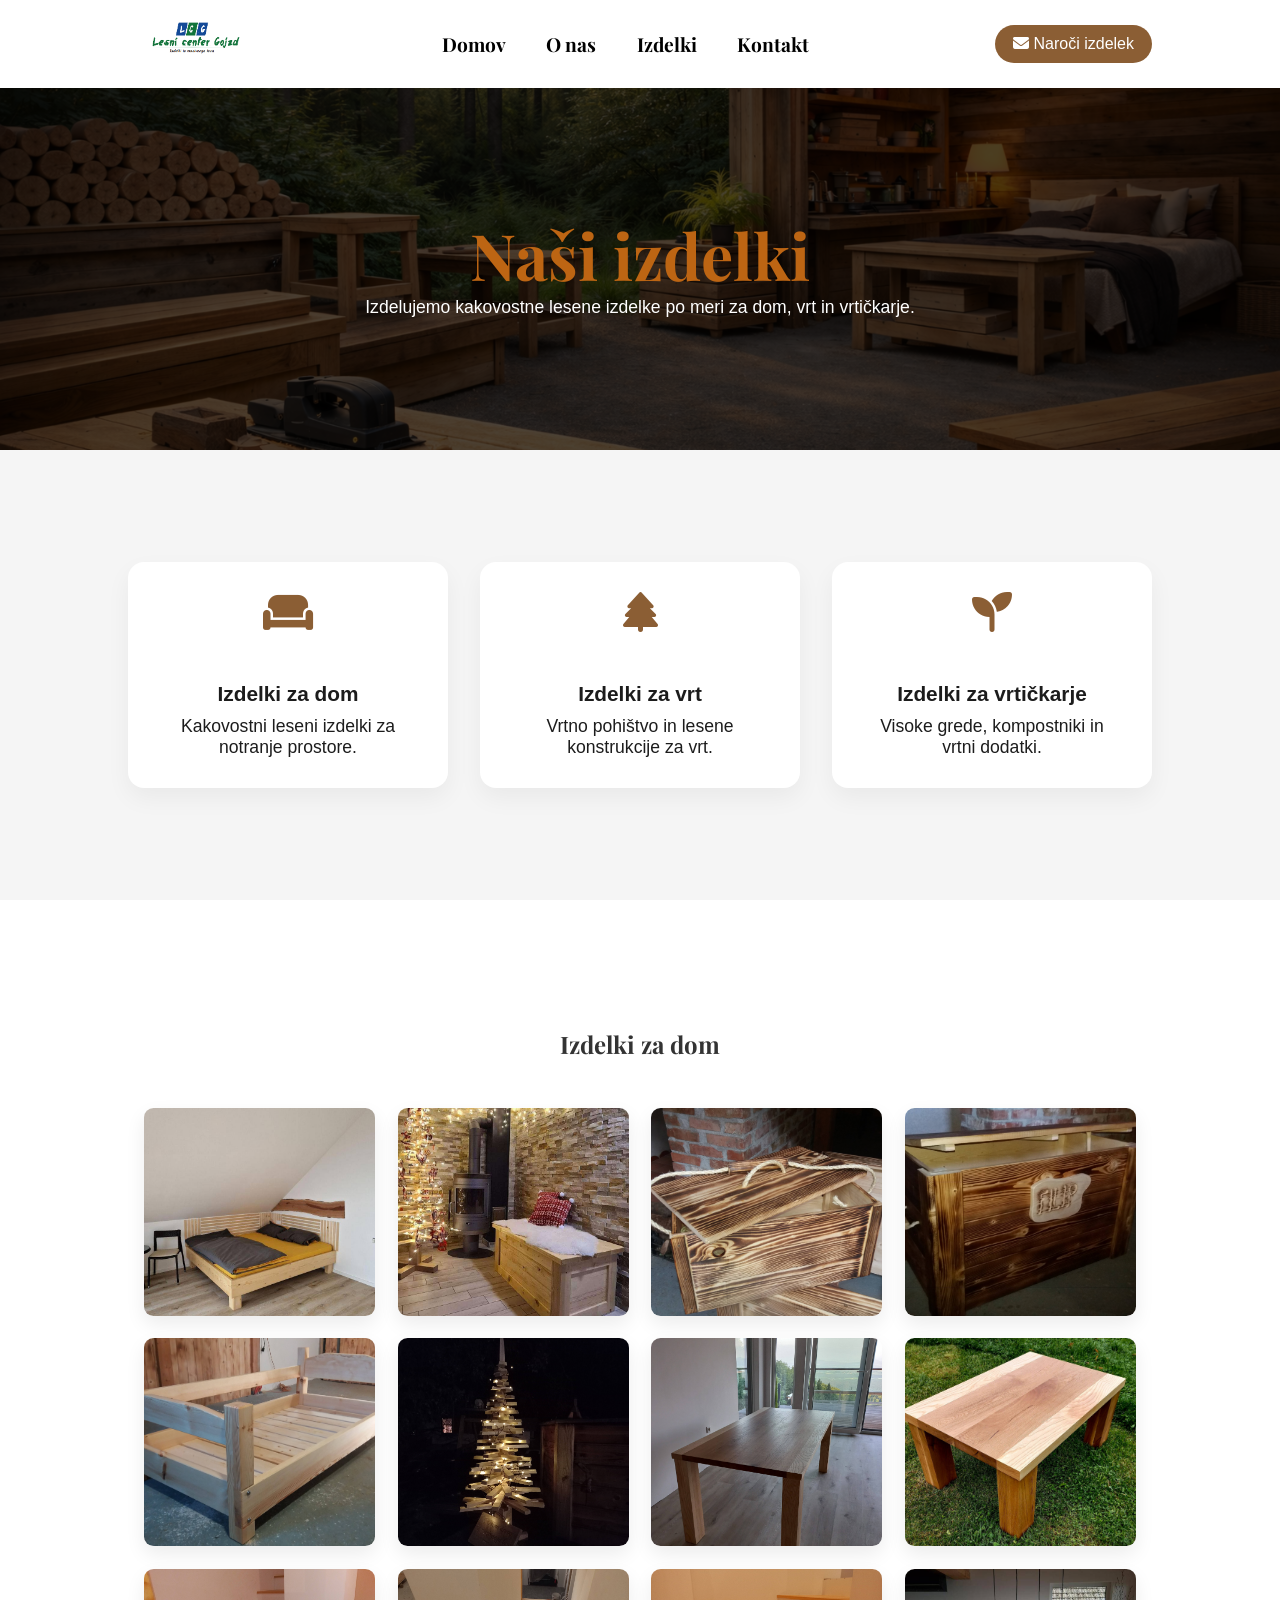
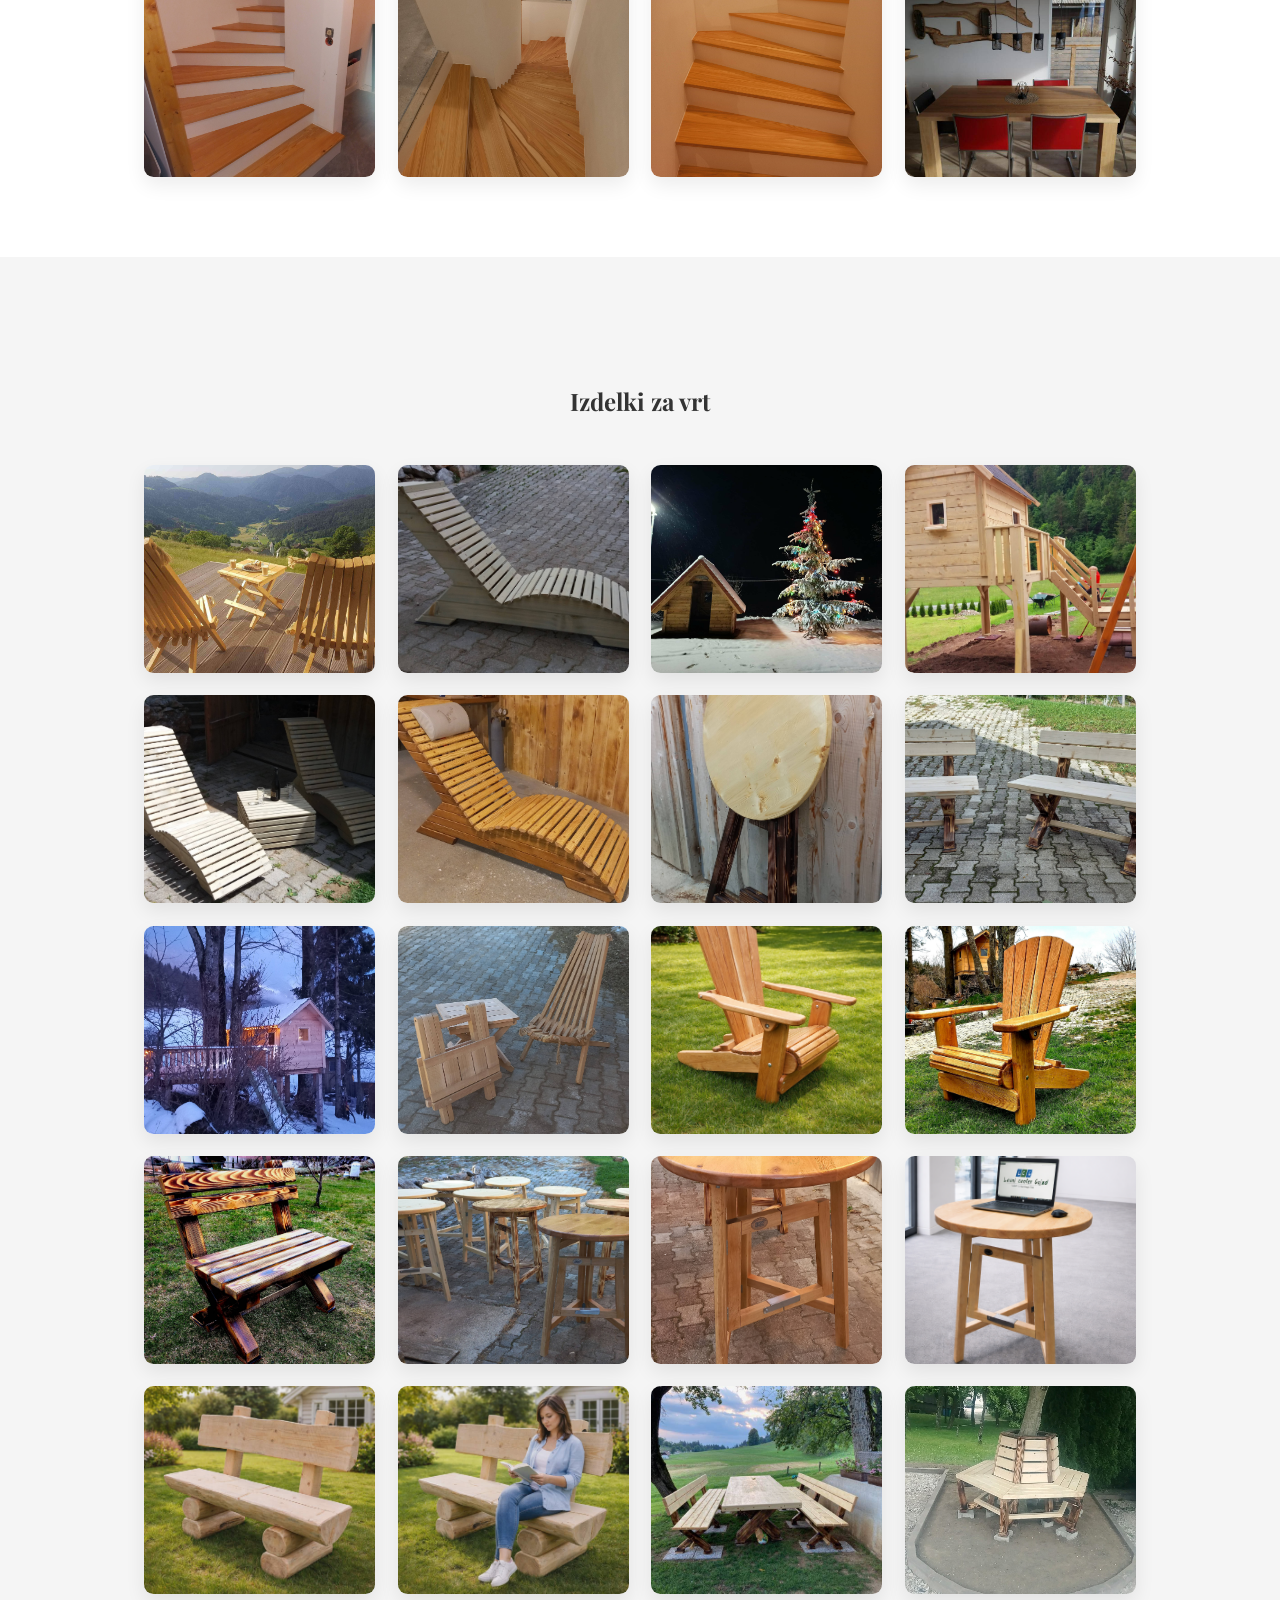
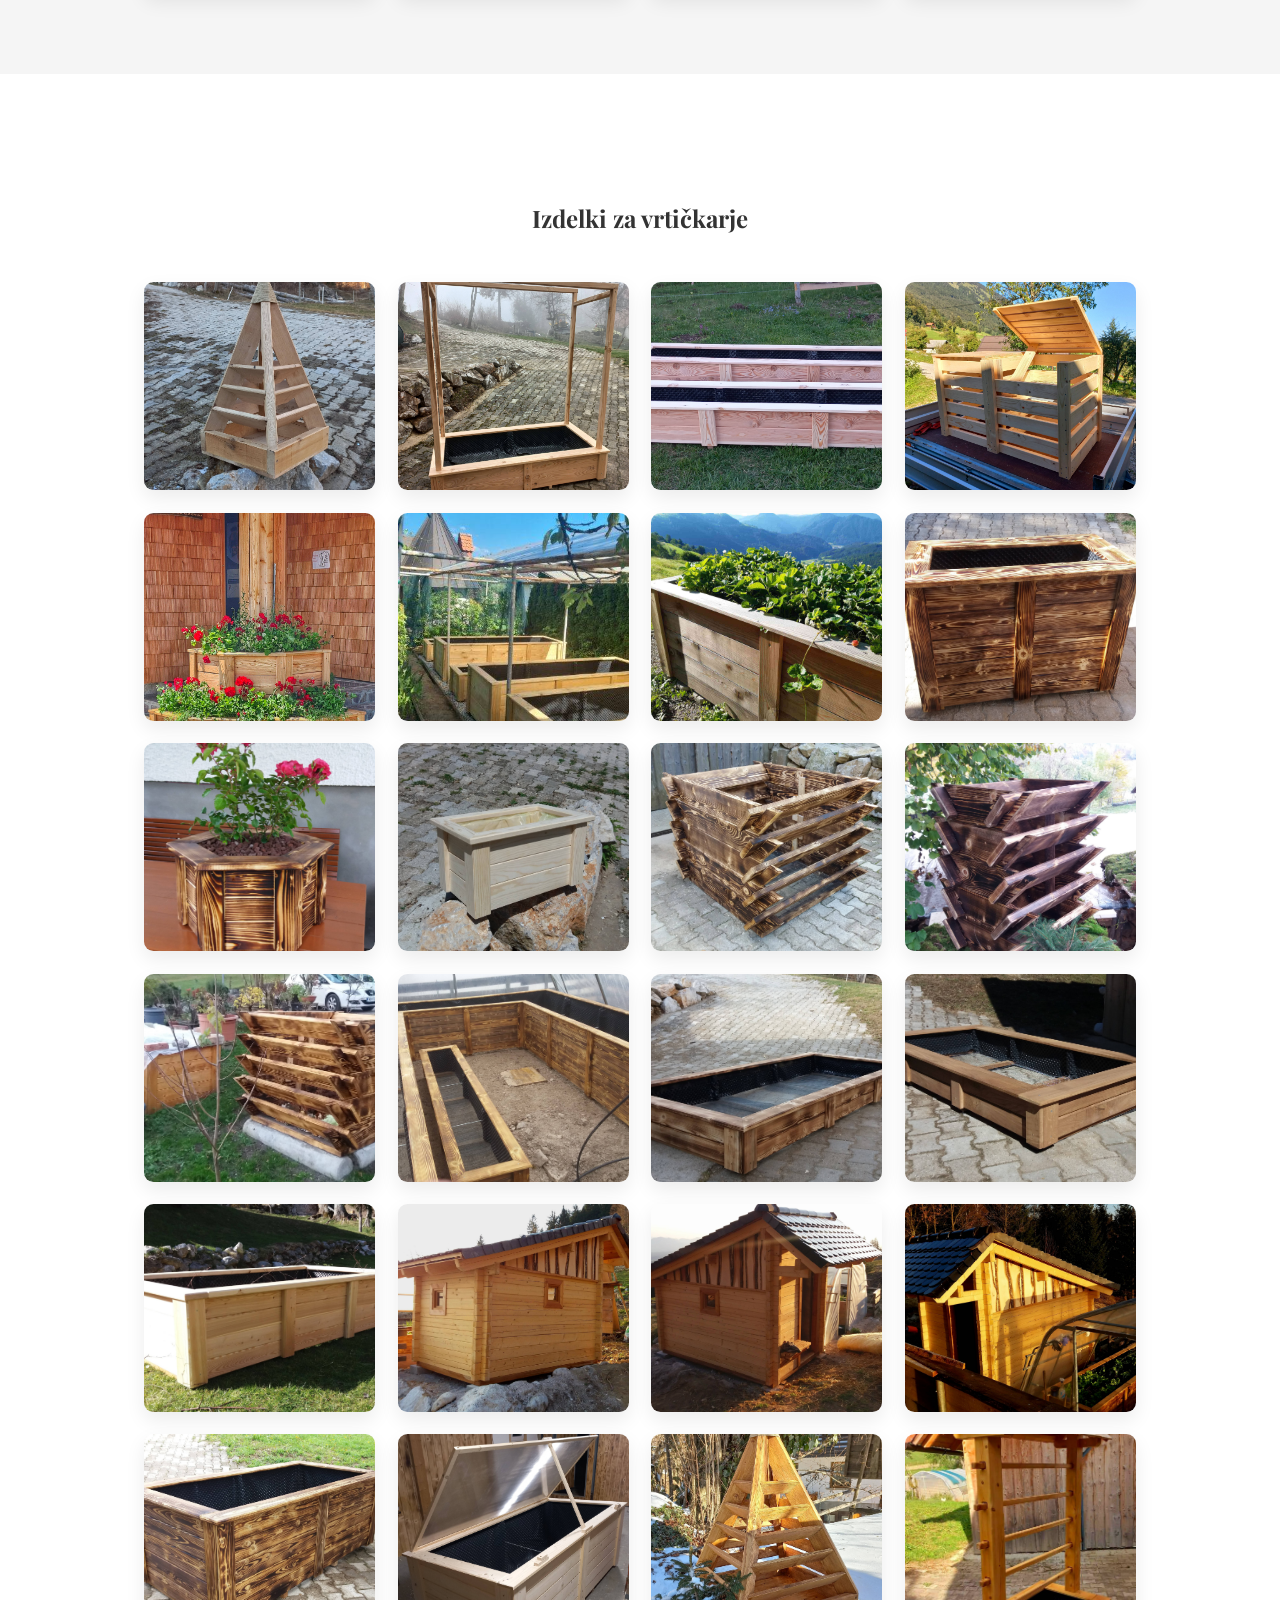
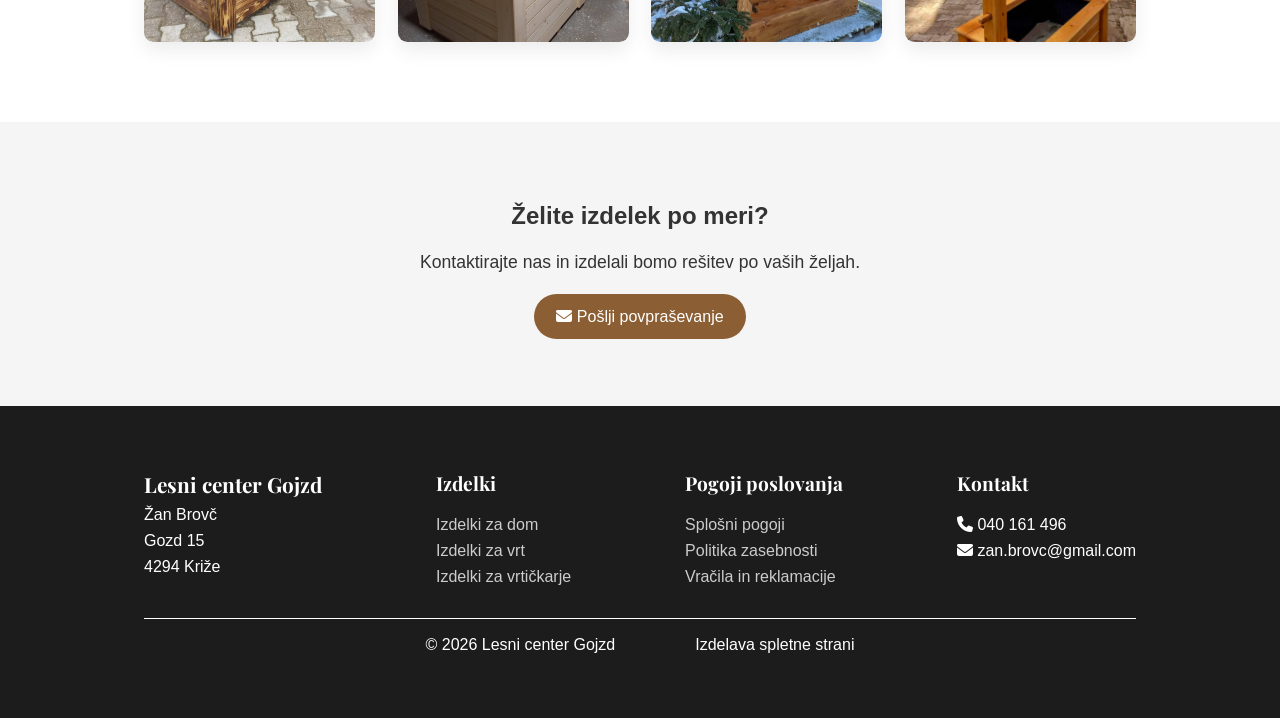
==== commit 1143f791: "Posodobljene slike in napisi na strani" ====
--- a/izdelki.html
+++ b/izdelki.html
@@ -146,15 +146,15 @@
       <img src="Images/VRT/vrt (10).jpg" alt="Izdelek za vrt">
       <img src="Images/VRT/vrt (12).jpg" alt="Izdelek za vrt">
       <img src="Images/VRT/vrt (13).jpg" alt="Izdelek za vrt">
-      <img src="Images/VRT/vrt (15).jpg" alt="Izdelek za vrt">
+      <img src="Images/VRT/vrtstolnovi.png" alt="Izdelek za vrt">
       <img src="Images/VRT/vrt (16).jpg" alt="Izdelek za vrt">
       <img src="Images/VRT/vrt (20).jpg" alt="Izdelek za vrt">
       <img src="Images/VRT/vrt (21).jpg" alt="Izdelek za vrt">
       <img src="Images/VRT/vrt (22).jpg" alt="Izdelek za vrt">
-      <img src="Images/VRT/vrt (23).jpg" alt="Izdelek za vrt">
-      <img src="Images/VRT/vrt (25).jpg" alt="Izdelek za vrt">
+      <img src="Images/VRT/vrtmizica.png" alt="Izdelek za vrt">
+      <img src="Images/VRT/klopca.png" alt="Izdelek za vrt">
+      <img src="Images/VRT/klopcazosebo.png" alt="Izdelek za vrt">
       <img src="Images/VRT/vrt (26).jpg" alt="Izdelek za vrt">
-      <img src="Images/VRT/vrt (28).jpg" alt="Izdelek za vrt">
       <img src="Images/VRT/vrt (29).jpg" alt="Izdelek za vrt">
     </div>
   </div>
@@ -336,7 +336,7 @@
 
     <div class="footer-bottom">
         <p>© 2026 Lesni center Gojzd</p>
-        <a href="mailto:jure.pintar9@gmail.com">Izdelava spletne strani</a>
+        <a href="https://pintsite.si/">Izdelava spletne strani</a>
     </div>
 
 </footer>
--- a/slog.css
+++ b/slog.css
@@ -388,6 +388,7 @@
 
 .naslov-sredina{
 text-align:center;
+margin-top: 2em;
 margin-bottom:2em;
 font-family:'Playfair Display',serif;
 }
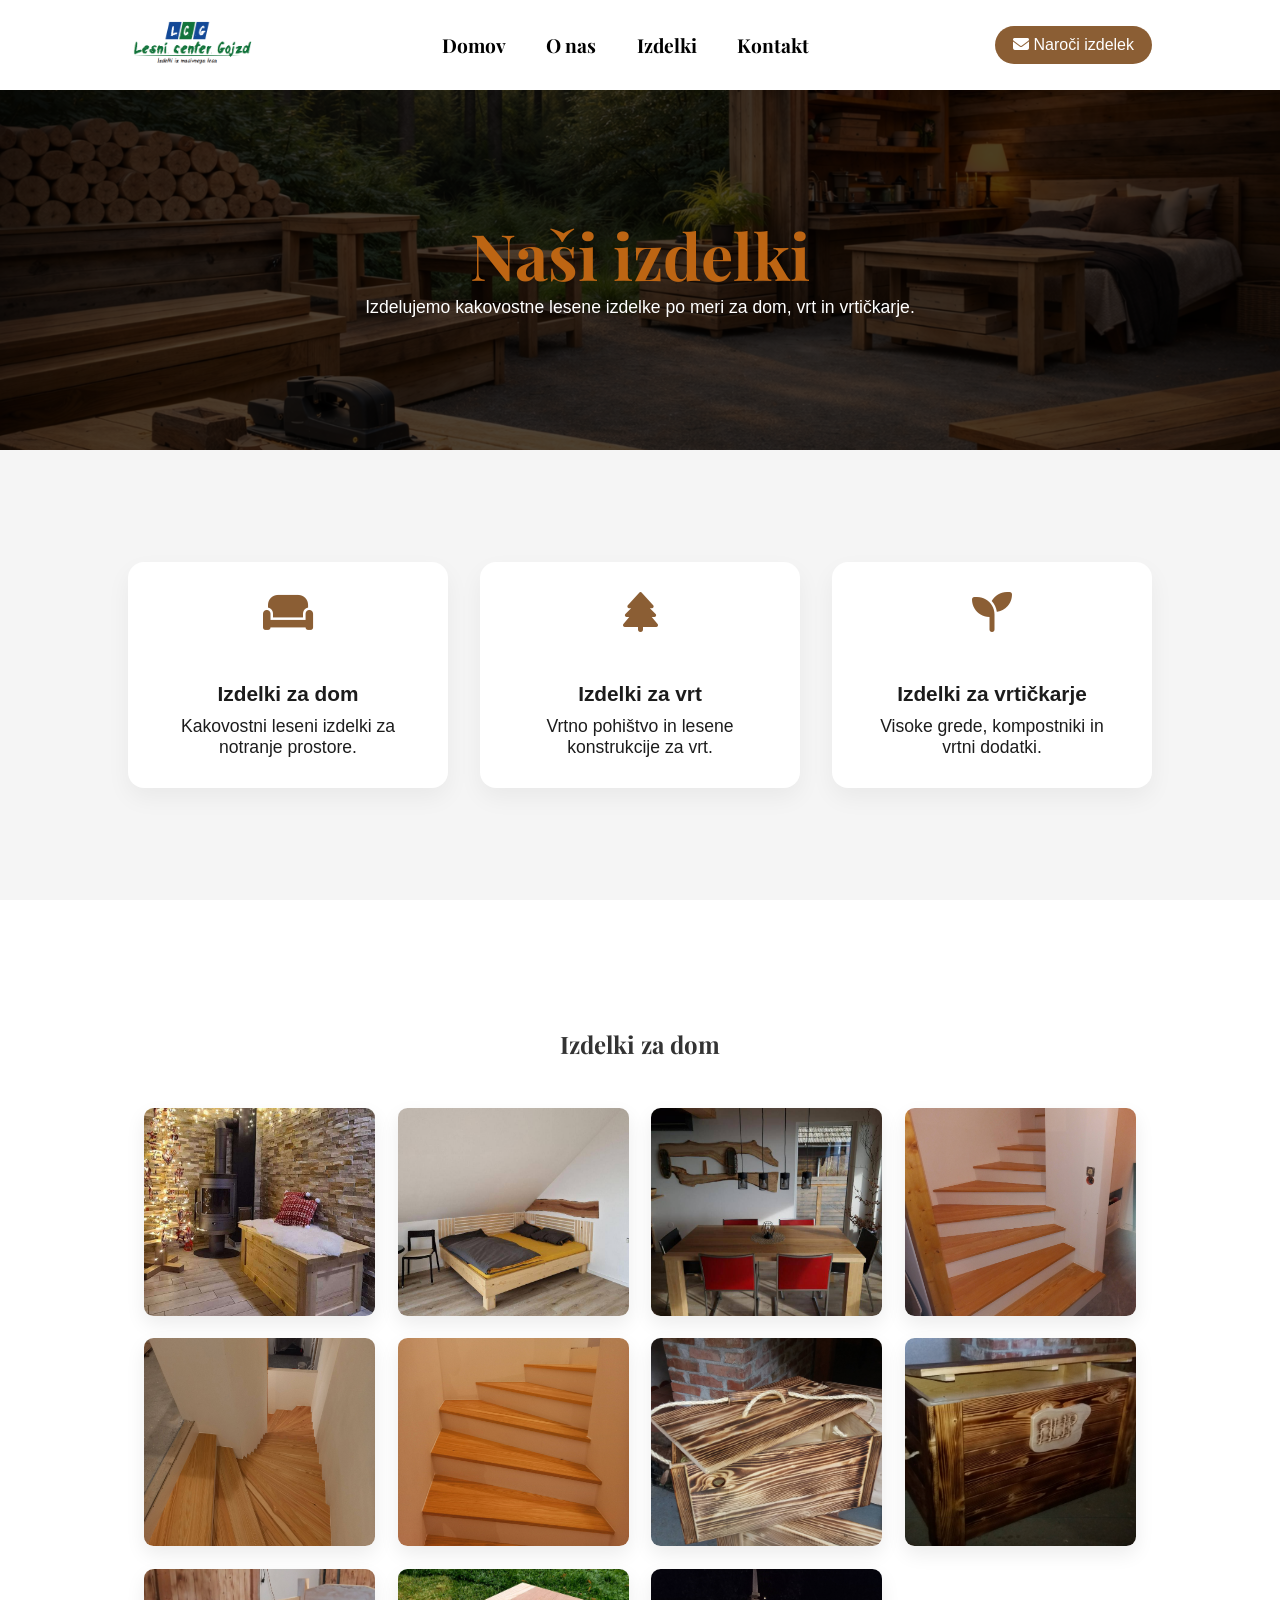
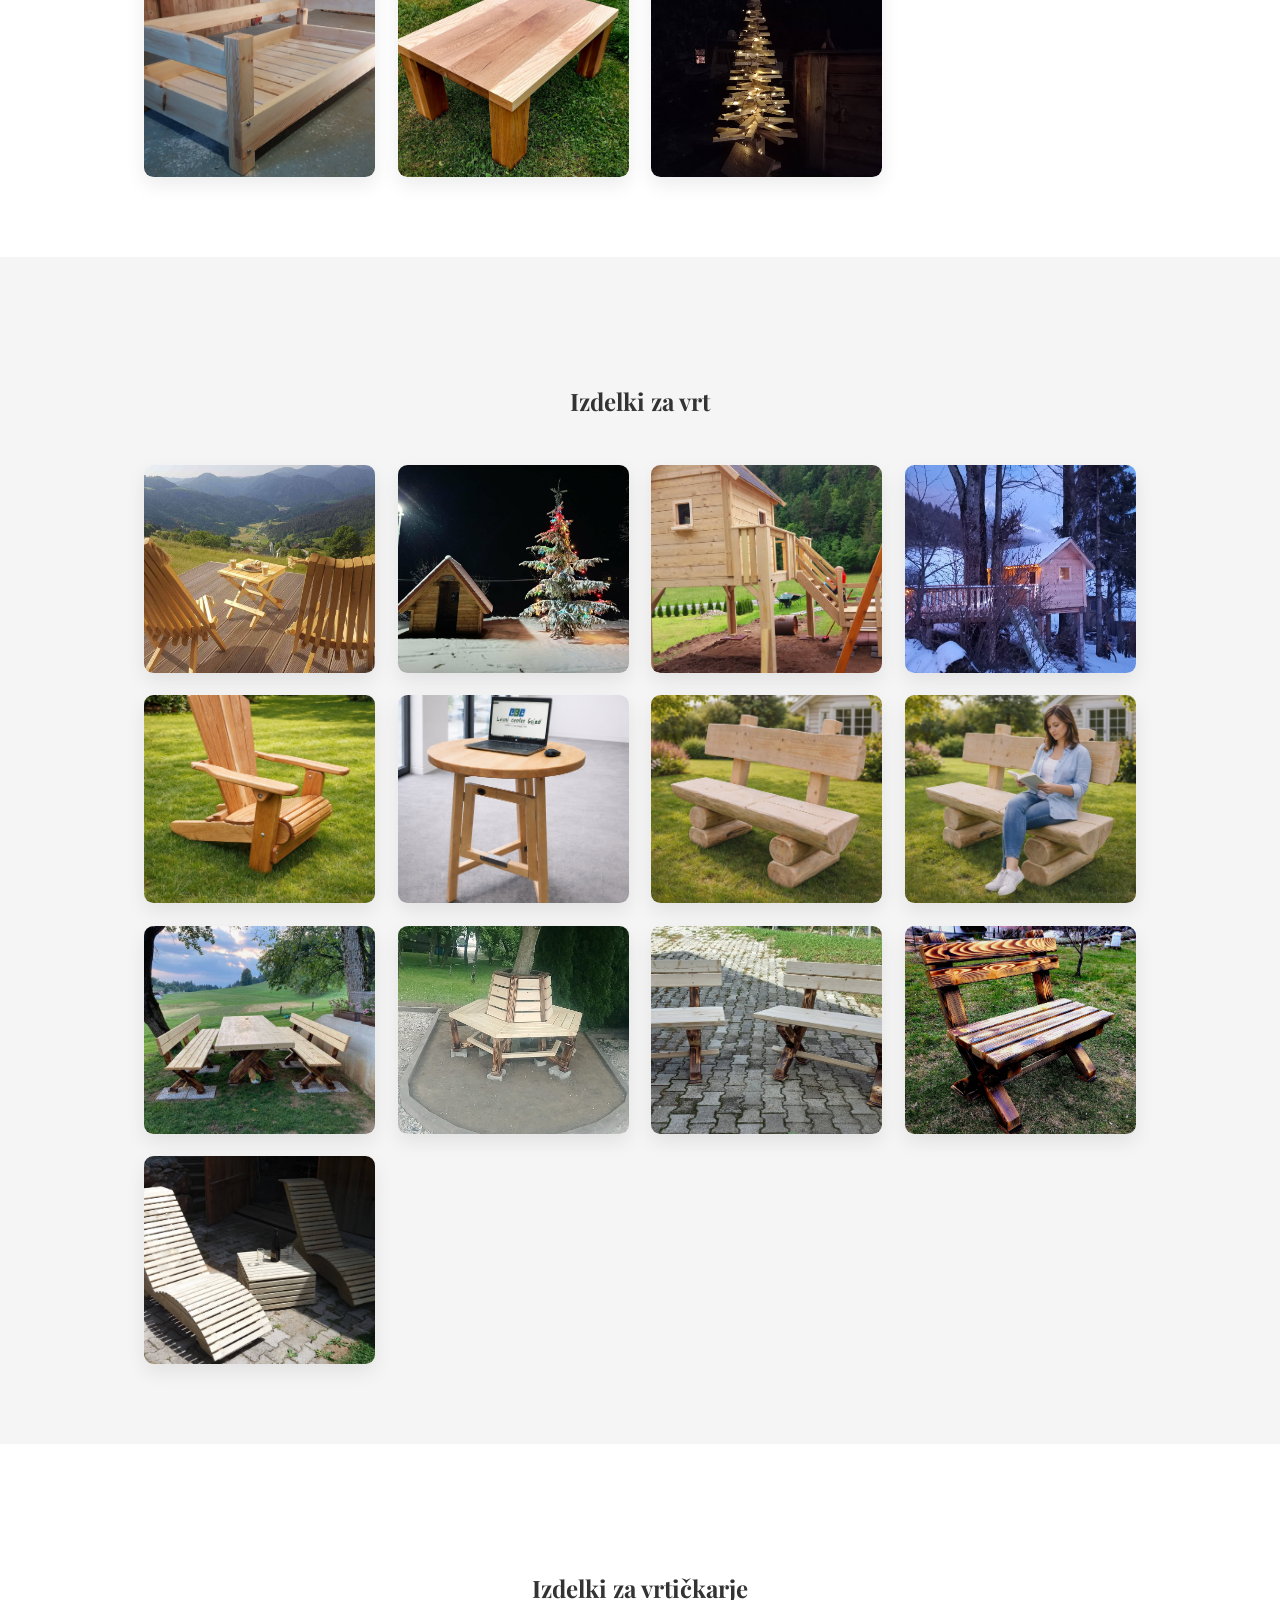
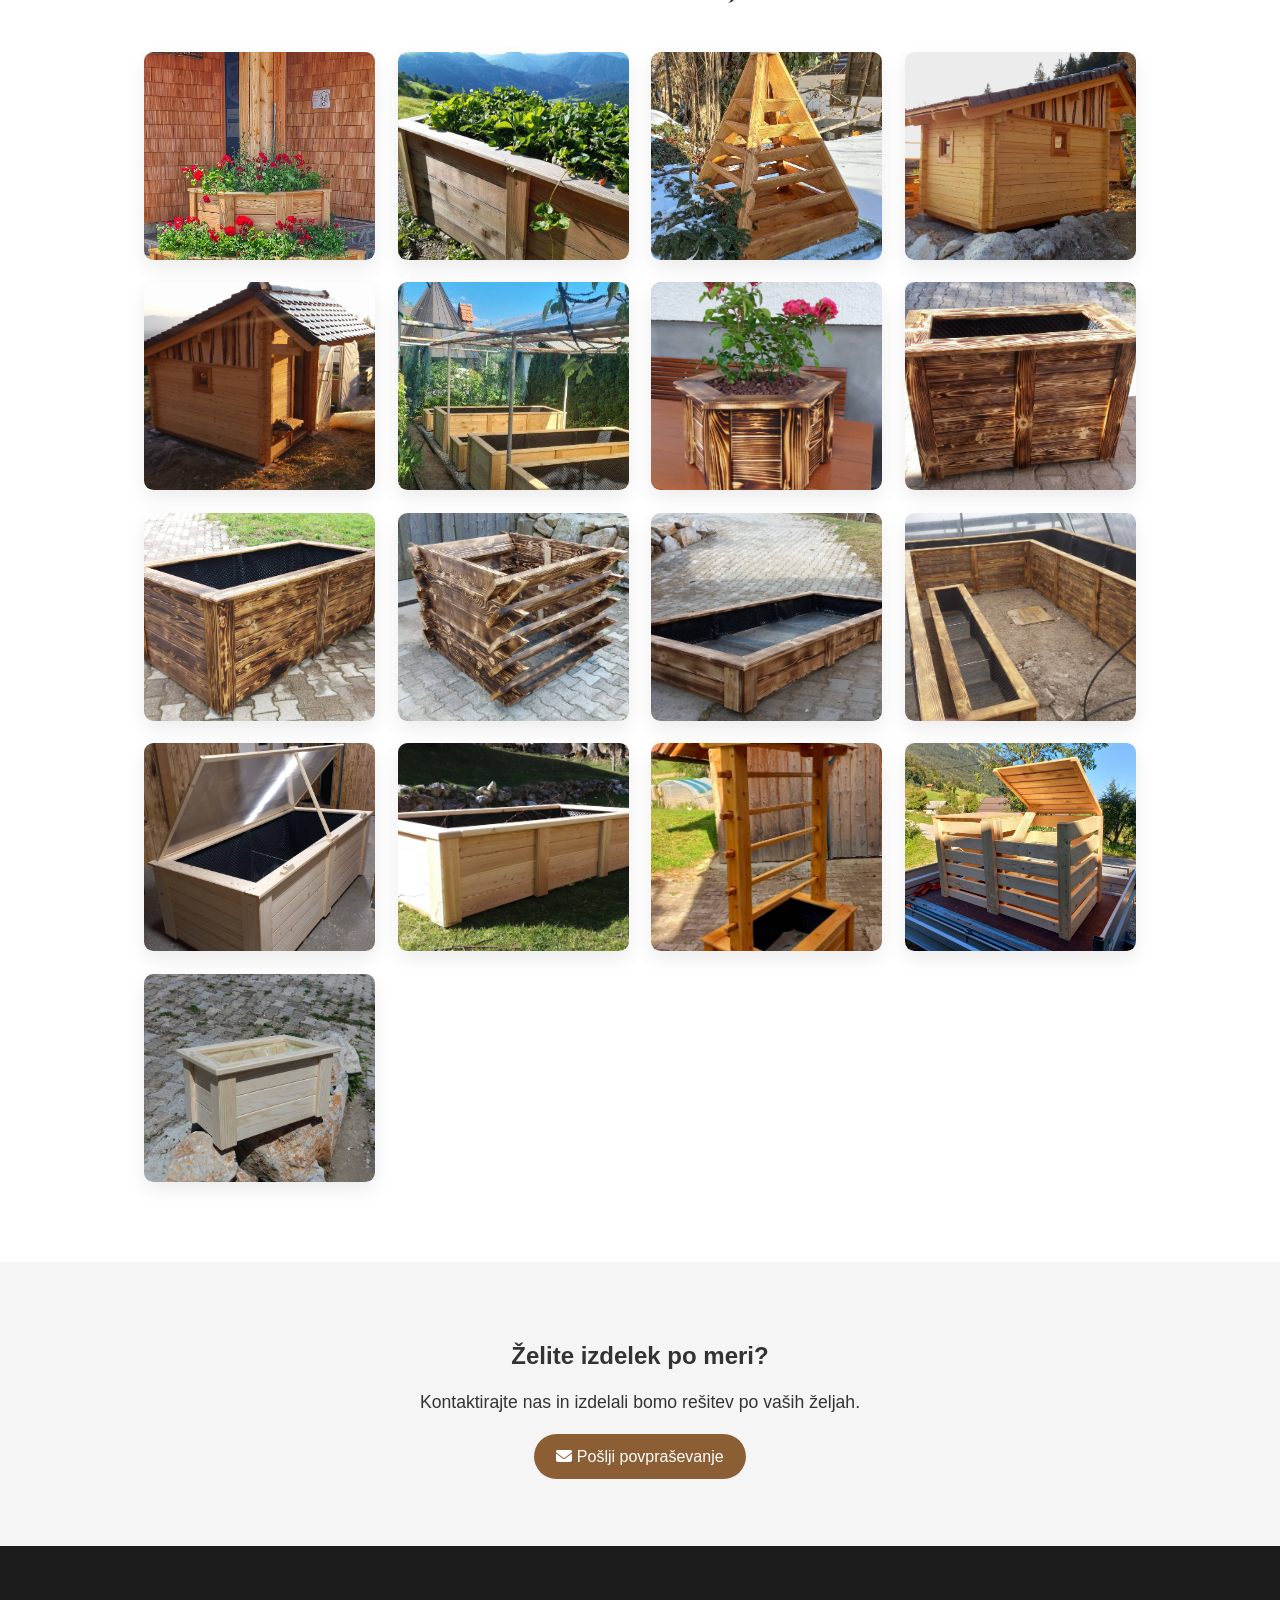
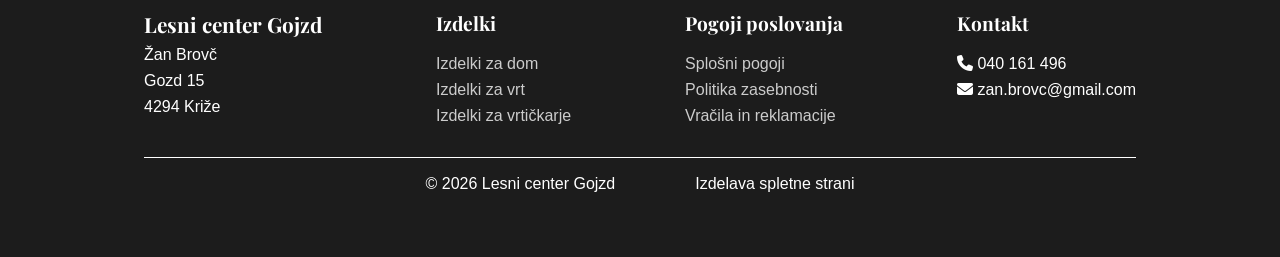
==== commit a5a50e65: "Spremenjene slike" ====
--- a/izdelki.html
+++ b/izdelki.html
@@ -115,18 +115,17 @@
   <div class="container">
     <h2 class="naslov-sredina">Izdelki za dom</h2>
     <div class="izdelki-grid">
+      <img src="Images/DOM/dom (2).jpg" alt="Izdelek za dom">
       <img src="Images/DOM/dom (1).jpg" alt="Izdelek za dom">
-      <img src="Images/DOM/dom (2).jpg" alt="Izdelek za dom">
+      <img src="Images/DOM/dom (18).jpg" alt="Izdelek za dom">
+      <img src="Images/DOM/dom (11).jpg" alt="Izdelek za dom">
+      <img src="Images/DOM/dom (13).jpg" alt="Izdelek za dom">
+      <img src="Images/DOM/dom (16).jpg" alt="Izdelek za dom">
       <img src="Images/DOM/dom (3).jpg" alt="Izdelek za dom">
       <img src="Images/DOM/dom (4).jpg" alt="Izdelek za dom">
       <img src="Images/DOM/dom (5).jpg" alt="Izdelek za dom">
+      <img src="Images/DOM/dom (10).jpg" alt="Izdelek za dom">
       <img src="Images/DOM/dom (8).jpg" alt="Izdelek za dom">
-      <img src="Images/DOM/dom (9).jpg" alt="Izdelek za dom">
-      <img src="Images/DOM/dom (10).jpg" alt="Izdelek za dom">
-      <img src="Images/DOM/dom (11).jpg" alt="Izdelek za dom">
-      <img src="Images/DOM/dom (13).jpg" alt="Izdelek za dom">
-      <img src="Images/DOM/dom (16).jpg" alt="Izdelek za dom">
-      <img src="Images/DOM/dom (18).jpg" alt="Izdelek za dom">
     </div>
   </div>
 </section>
@@ -137,25 +136,18 @@
     <h2 class="naslov-sredina">Izdelki za vrt</h2>
     <div class="izdelki-grid">
       <img src="Images/VRT/vrt (2).jpeg" alt="Izdelek za vrt">
-      <img src="Images/VRT/vrt (3).jpg" alt="Izdelek za vrt">
       <img src="Images/VRT/vrt (31).jpg" alt="Izdelek za vrt">
       <img src="Images/VRT/vrt (4).jpg" alt="Izdelek za vrt">
-      <img src="Images/VRT/vrt (6).jpg" alt="Izdelek za vrt">
-      <img src="Images/VRT/vrt (7).jpg" alt="Izdelek za vrt">
-      <img src="Images/VRT/vrt (9).jpg" alt="Izdelek za vrt">
-      <img src="Images/VRT/vrt (10).jpg" alt="Izdelek za vrt">
-      <img src="Images/VRT/vrt (12).jpg" alt="Izdelek za vrt">
-      <img src="Images/VRT/vrt (13).jpg" alt="Izdelek za vrt">
+      <img src="Images/VRT/vrt (12).jpg" alt="Izdelek za vrt">   
       <img src="Images/VRT/vrtstolnovi.png" alt="Izdelek za vrt">
-      <img src="Images/VRT/vrt (16).jpg" alt="Izdelek za vrt">
-      <img src="Images/VRT/vrt (20).jpg" alt="Izdelek za vrt">
-      <img src="Images/VRT/vrt (21).jpg" alt="Izdelek za vrt">
-      <img src="Images/VRT/vrt (22).jpg" alt="Izdelek za vrt">
       <img src="Images/VRT/vrtmizica.png" alt="Izdelek za vrt">
       <img src="Images/VRT/klopca.png" alt="Izdelek za vrt">
       <img src="Images/VRT/klopcazosebo.png" alt="Izdelek za vrt">
       <img src="Images/VRT/vrt (26).jpg" alt="Izdelek za vrt">
       <img src="Images/VRT/vrt (29).jpg" alt="Izdelek za vrt">
+      <img src="Images/VRT/vrt (10).jpg" alt="Izdelek za vrt">
+      <img src="Images/VRT/vrt (20).jpg" alt="Izdelek za vrt">
+      <img src="Images/VRT/vrt (6).jpg" alt="Izdelek za vrt">
     </div>
   </div>
 </section>
@@ -165,30 +157,24 @@
   <div class="container">
     <h2 class="naslov-sredina">Izdelki za vrtičkarje</h2>
     <div class="izdelki-grid">
-      <img src="Images/VRTICKARJI/vrtickarji (2).jpg" alt="Izdelek za vrtičkarje">
-      <img src="Images/VRTICKARJI/vrtickarji (3).jpg" alt="Izdelek za vrtičkarje">
-      <img src="Images/VRTICKARJI/vrtickarji (4).jpg" alt="Izdelek za vrtičkarje">
-      <img src="Images/VRTICKARJI/vrtickarji (5).jpg" alt="Izdelek za vrtičkarje">
       <img src="Images/VRTICKARJI/vrtickarji (6).jpg" alt="Izdelek za vrtičkarje">
-      <img src="Images/VRTICKARJI/vrtickarji (7).jpg" alt="Izdelek za vrtičkarje">
       <img src="Images/VRTICKARJI/vrtickarji (8).jpg" alt="Izdelek za vrtičkarje">
-      <img src="Images/VRTICKARJI/vrtickarji (9).jpg" alt="Izdelek za vrtičkarje">
-      <img src="Images/VRTICKARJI/vrtickarji (10).jpg" alt="Izdelek za vrtičkarje">
-      <img src="Images/VRTICKARJI/vrtickarji (12).jpg" alt="Izdelek za vrtičkarje">
-      <img src="Images/VRTICKARJI/vrtickarji (13).jpg" alt="Izdelek za vrtičkarje">
-      <img src="Images/VRTICKARJI/vrtickarji (14).jpg" alt="Izdelek za vrtičkarje">
-      <img src="Images/VRTICKARJI/vrtickarji (15).jpg" alt="Izdelek za vrtičkarje">
-      <img src="Images/VRTICKARJI/vrtickarji (16).jpg" alt="Izdelek za vrtičkarje">
-      <img src="Images/VRTICKARJI/vrtickarji (17).jpg" alt="Izdelek za vrtičkarje">
-      <img src="Images/VRTICKARJI/vrtickarji (18).jpg" alt="Izdelek za vrtičkarje">
-      <img src="Images/VRTICKARJI/vrtickarji (19).jpg" alt="Izdelek za vrtičkarje">
+      <img src="Images/VRTICKARJI/vrtickarji (25).jpg" alt="Izdelek za vrtičkarje">
       <img src="Images/VRTICKARJI/vrtickarji (20).jpg" alt="Izdelek za vrtičkarje">
       <img src="Images/VRTICKARJI/vrtickarji (21).jpg" alt="Izdelek za vrtičkarje">
-      <img src="Images/VRTICKARJI/vrtickarji (22).jpg" alt="Izdelek za vrtičkarje">
+      <img src="Images/VRTICKARJI/vrtickarji (7).jpg" alt="Izdelek za vrtičkarje">
+      <img src="Images/VRTICKARJI/vrtickarji (10).jpg" alt="Izdelek za vrtičkarje">
+      <img src="Images/VRTICKARJI/vrtickarji (9).jpg" alt="Izdelek za vrtičkarje">
       <img src="Images/VRTICKARJI/vrtickarji (23).jpg" alt="Izdelek za vrtičkarje">
+      <img src="Images/VRTICKARJI/vrtickarji (13).jpg" alt="Izdelek za vrtičkarje">
+      <img src="Images/VRTICKARJI/vrtickarji (17).jpg" alt="Izdelek za vrtičkarje">
+      <img src="Images/VRTICKARJI/vrtickarji (16).jpg" alt="Izdelek za vrtičkarje">
       <img src="Images/VRTICKARJI/vrtickarji (24).jpg" alt="Izdelek za vrtičkarje">
-      <img src="Images/VRTICKARJI/vrtickarji (25).jpg" alt="Izdelek za vrtičkarje">
+      <img src="Images/VRTICKARJI/vrtickarji (19).jpg" alt="Izdelek za vrtičkarje">
       <img src="Images/VRTICKARJI/vrtickarji (1).jpeg" alt="Izdelek za vrtičkarje">
+      <img src="Images/VRTICKARJI/vrtickarji (5).jpg" alt="Izdelek za vrtičkarje">
+      <img src="Images/VRTICKARJI/vrtickarji (12).jpg" alt="Izdelek za vrtičkarje">
+      
     </div>
   </div>
 </section>
--- a/slog.css
+++ b/slog.css
@@ -48,6 +48,8 @@
 
 .logo img {
     width: 8em;
+    padding-bottom: 1em;
+    padding-top: 1em;
 }
 
 nav a {
